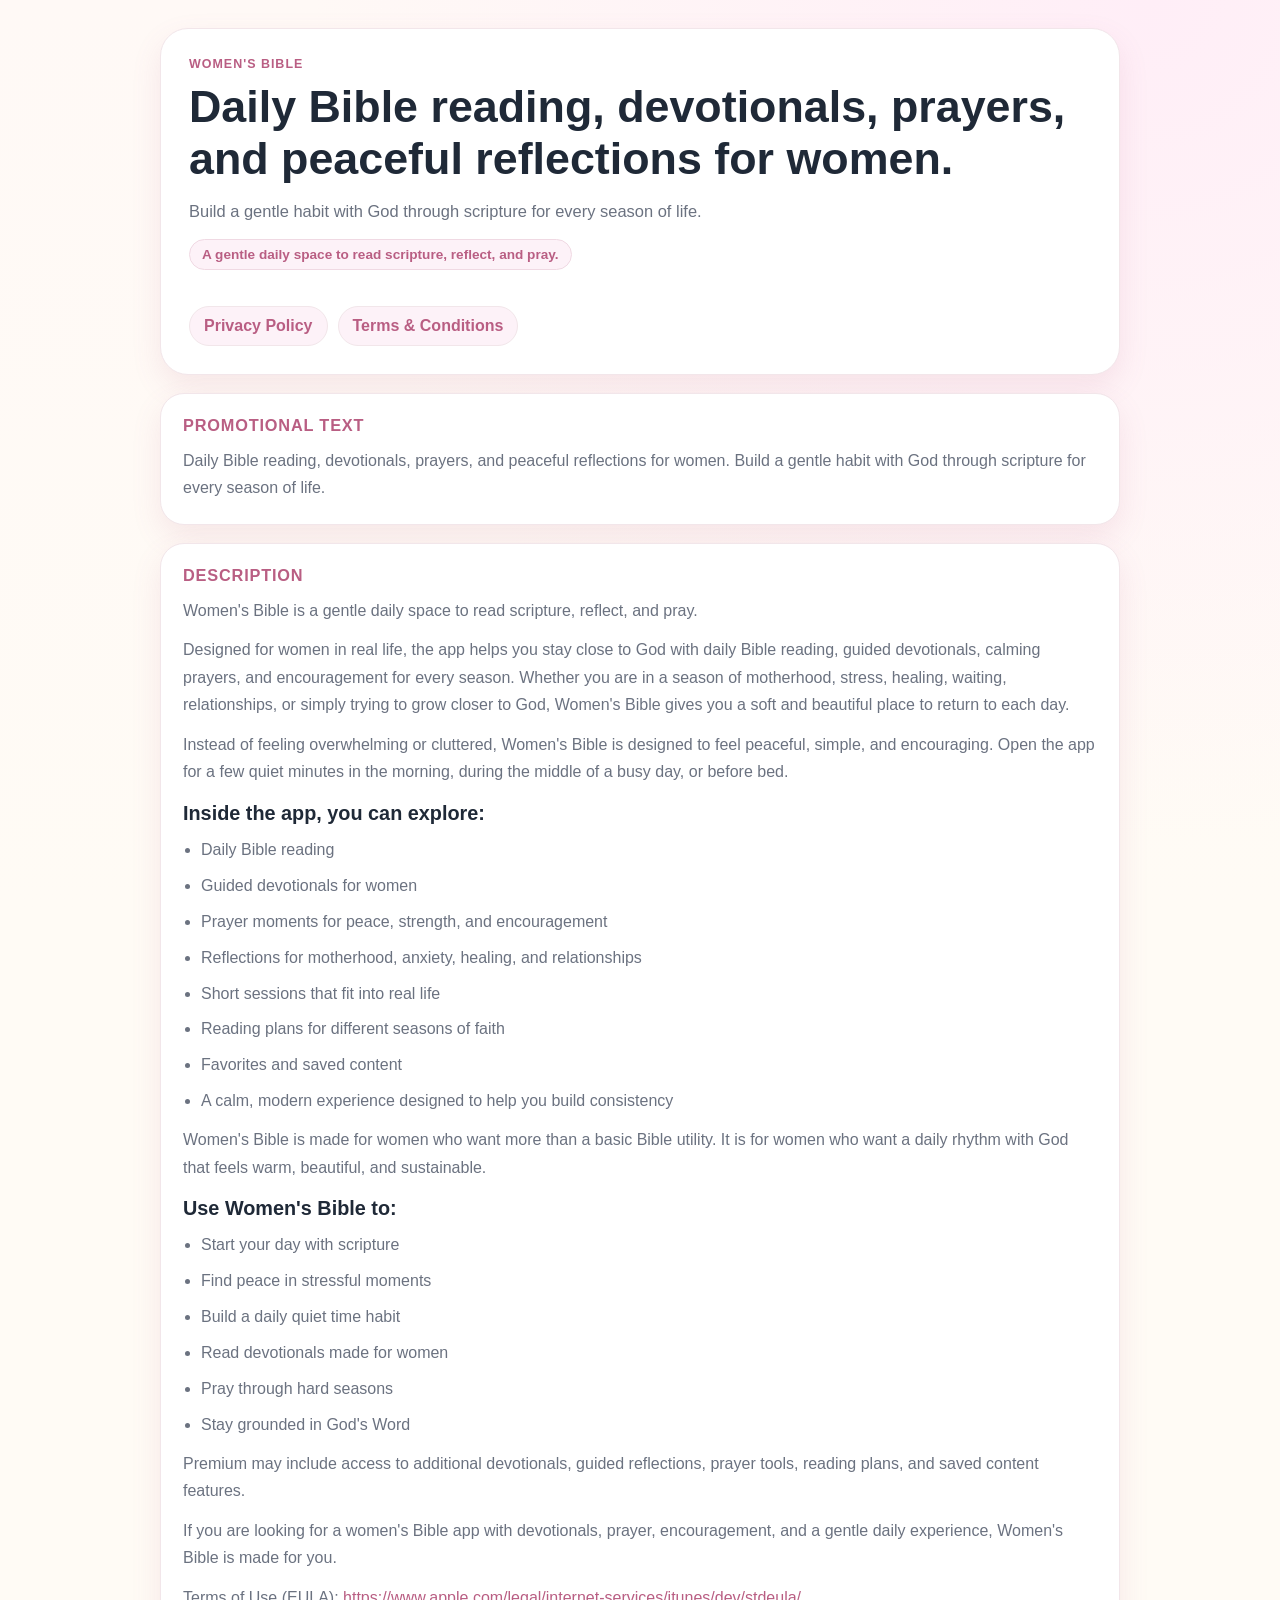
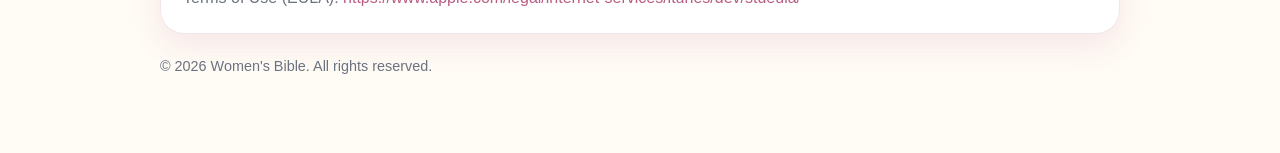
==== index.html @ cb611c91 "Initial Women's Bible website" ====
<!doctype html>
<html lang="en">
  <head>
    <meta charset="UTF-8" />
    <meta name="viewport" content="width=device-width, initial-scale=1.0" />
    <title>Women's Bible | Devotionals, Prayer, and Daily Scripture</title>
    <meta
      name="description"
      content="Daily Bible reading, devotionals, prayers, and peaceful reflections for women."
    />
    <link rel="stylesheet" href="/styles.css" />
  </head>
  <body>
    <main class="container">
      <header class="hero">
        <p class="eyebrow">Women's Bible</p>
        <h1>Daily Bible reading, devotionals, prayers, and peaceful reflections for women.</h1>
        <p class="lead">
          Build a gentle habit with God through scripture for every season of life.
        </p>
        <p class="kicker">A gentle daily space to read scripture, reflect, and pray.</p>
        <nav class="nav-links" aria-label="Legal navigation">
          <a href="/privacy">Privacy Policy</a>
          <a href="/terms">Terms &amp; Conditions</a>
        </nav>
      </header>

      <section class="section">
        <h2>Promotional Text</h2>
        <p>
          Daily Bible reading, devotionals, prayers, and peaceful reflections for women.
          Build a gentle habit with God through scripture for every season of life.
        </p>
      </section>

      <section class="section">
        <h2>Description</h2>
        <p>Women's Bible is a gentle daily space to read scripture, reflect, and pray.</p>
        <p>
          Designed for women in real life, the app helps you stay close to God with
          daily Bible reading, guided devotionals, calming prayers, and encouragement
          for every season. Whether you are in a season of motherhood, stress, healing,
          waiting, relationships, or simply trying to grow closer to God, Women's Bible
          gives you a soft and beautiful place to return to each day.
        </p>
        <p>
          Instead of feeling overwhelming or cluttered, Women's Bible is designed to
          feel peaceful, simple, and encouraging. Open the app for a few quiet minutes
          in the morning, during the middle of a busy day, or before bed.
        </p>

        <h3>Inside the app, you can explore:</h3>
        <ul class="bullet-list">
          <li>Daily Bible reading</li>
          <li>Guided devotionals for women</li>
          <li>Prayer moments for peace, strength, and encouragement</li>
          <li>Reflections for motherhood, anxiety, healing, and relationships</li>
          <li>Short sessions that fit into real life</li>
          <li>Reading plans for different seasons of faith</li>
          <li>Favorites and saved content</li>
          <li>
            A calm, modern experience designed to help you build consistency
          </li>
        </ul>

        <p>
          Women's Bible is made for women who want more than a basic Bible utility. It
          is for women who want a daily rhythm with God that feels warm, beautiful, and
          sustainable.
        </p>

        <h3>Use Women's Bible to:</h3>
        <ul class="bullet-list">
          <li>Start your day with scripture</li>
          <li>Find peace in stressful moments</li>
          <li>Build a daily quiet time habit</li>
          <li>Read devotionals made for women</li>
          <li>Pray through hard seasons</li>
          <li>Stay grounded in God's Word</li>
        </ul>

        <p>
          Premium may include access to additional devotionals, guided reflections,
          prayer tools, reading plans, and saved content features.
        </p>
        <p>
          If you are looking for a women's Bible app with devotionals, prayer,
          encouragement, and a gentle daily experience, Women's Bible is made for you.
        </p>
        <p>
          Terms of Use (EULA):
          <a href="https://www.apple.com/legal/internet-services/itunes/dev/stdeula/" target="_blank" rel="noopener noreferrer">
            https://www.apple.com/legal/internet-services/itunes/dev/stdeula/
          </a>
        </p>
      </section>

      <footer class="footer">
        <p>&copy; 2026 Women's Bible. All rights reserved.</p>
      </footer>
    </main>
  </body>
</html>
---- styles.css ----
:root {
  --bg: #fffbf5;
  --bg-soft: #fff6fb;
  --surface: #ffffff;
  --surface-alt: #fdf7fa;
  --text: #1f2937;
  --muted: #6b7280;
  --border: #f2e6ea;
  --primary: #e8a0bf;
  --primary-strong: #b95e83;
  --primary-soft: #fdf2f8;
  --shadow: 0 12px 30px rgba(185, 94, 131, 0.12);
}

* {
  box-sizing: border-box;
}

html,
body {
  margin: 0;
  padding: 0;
  color: var(--text);
  font-family:
    "Avenir Next",
    "SF Pro Text",
    -apple-system,
    BlinkMacSystemFont,
    "Segoe UI",
    sans-serif;
  background:
    radial-gradient(circle at 90% 0%, #ffeef7 0, transparent 40%),
    linear-gradient(180deg, #fff9f6 0%, var(--bg) 52%);
}

a {
  color: var(--primary-strong);
  text-decoration: none;
}

a:hover {
  text-decoration: underline;
}

.container {
  width: min(960px, 92vw);
  margin: 0 auto;
  padding: 28px 0 64px;
}

.hero {
  background: var(--surface);
  border: 1px solid var(--border);
  border-radius: 28px;
  padding: 28px;
  box-shadow: var(--shadow);
}

.eyebrow {
  margin: 0 0 10px;
  font-size: 0.78rem;
  color: var(--primary-strong);
  text-transform: uppercase;
  letter-spacing: 0.08em;
  font-weight: 700;
}

h1 {
  margin: 0;
  font-size: clamp(1.9rem, 4.2vw, 2.8rem);
  line-height: 1.15;
}

.lead {
  margin: 14px 0 0;
  font-size: 1.03rem;
  line-height: 1.65;
  color: var(--muted);
}

.nav-links {
  margin-top: 22px;
  display: flex;
  flex-wrap: wrap;
  gap: 10px;
}

.nav-links a {
  border: 1px solid var(--border);
  border-radius: 999px;
  padding: 10px 14px;
  background: var(--primary-soft);
  font-weight: 600;
}

.section {
  margin-top: 18px;
  background: var(--surface);
  border: 1px solid var(--border);
  border-radius: 24px;
  padding: 22px;
  box-shadow: var(--shadow);
}

.section h2 {
  margin: 0;
  font-size: 1.02rem;
  text-transform: uppercase;
  letter-spacing: 0.05em;
  color: var(--primary-strong);
}

.section h3 {
  margin: 16px 0 8px;
  font-size: 1.24rem;
}

.section p {
  margin: 12px 0 0;
  color: var(--muted);
  line-height: 1.72;
}

.bullet-list {
  margin: 12px 0 0;
  padding-left: 18px;
  color: var(--muted);
}

.bullet-list li {
  margin: 10px 0;
  line-height: 1.62;
}

.kicker {
  margin-top: 14px;
  display: inline-block;
  border: 1px solid #f0d9e3;
  border-radius: 999px;
  padding: 7px 12px;
  background: var(--primary-soft);
  color: var(--primary-strong);
  font-size: 0.85rem;
  font-weight: 600;
}

.legal {
  background: var(--surface);
  border: 1px solid var(--border);
  border-radius: 28px;
  padding: 28px;
  box-shadow: var(--shadow);
}

.legal h2 {
  margin: 22px 0 8px;
  font-size: 1.1rem;
}

.legal p {
  margin: 0;
  color: var(--muted);
  line-height: 1.65;
}

.legal-nav {
  margin-top: 28px;
  padding-top: 18px;
  border-top: 1px solid var(--border);
  display: flex;
  flex-wrap: wrap;
  gap: 14px;
}

.footer {
  margin-top: 24px;
  color: var(--muted);
  font-size: 0.9rem;
}

@media (max-width: 640px) {
  .container {
    padding: 16px 0 36px;
  }

  .hero,
  .section,
  .legal {
    border-radius: 20px;
    padding: 20px;
  }
}
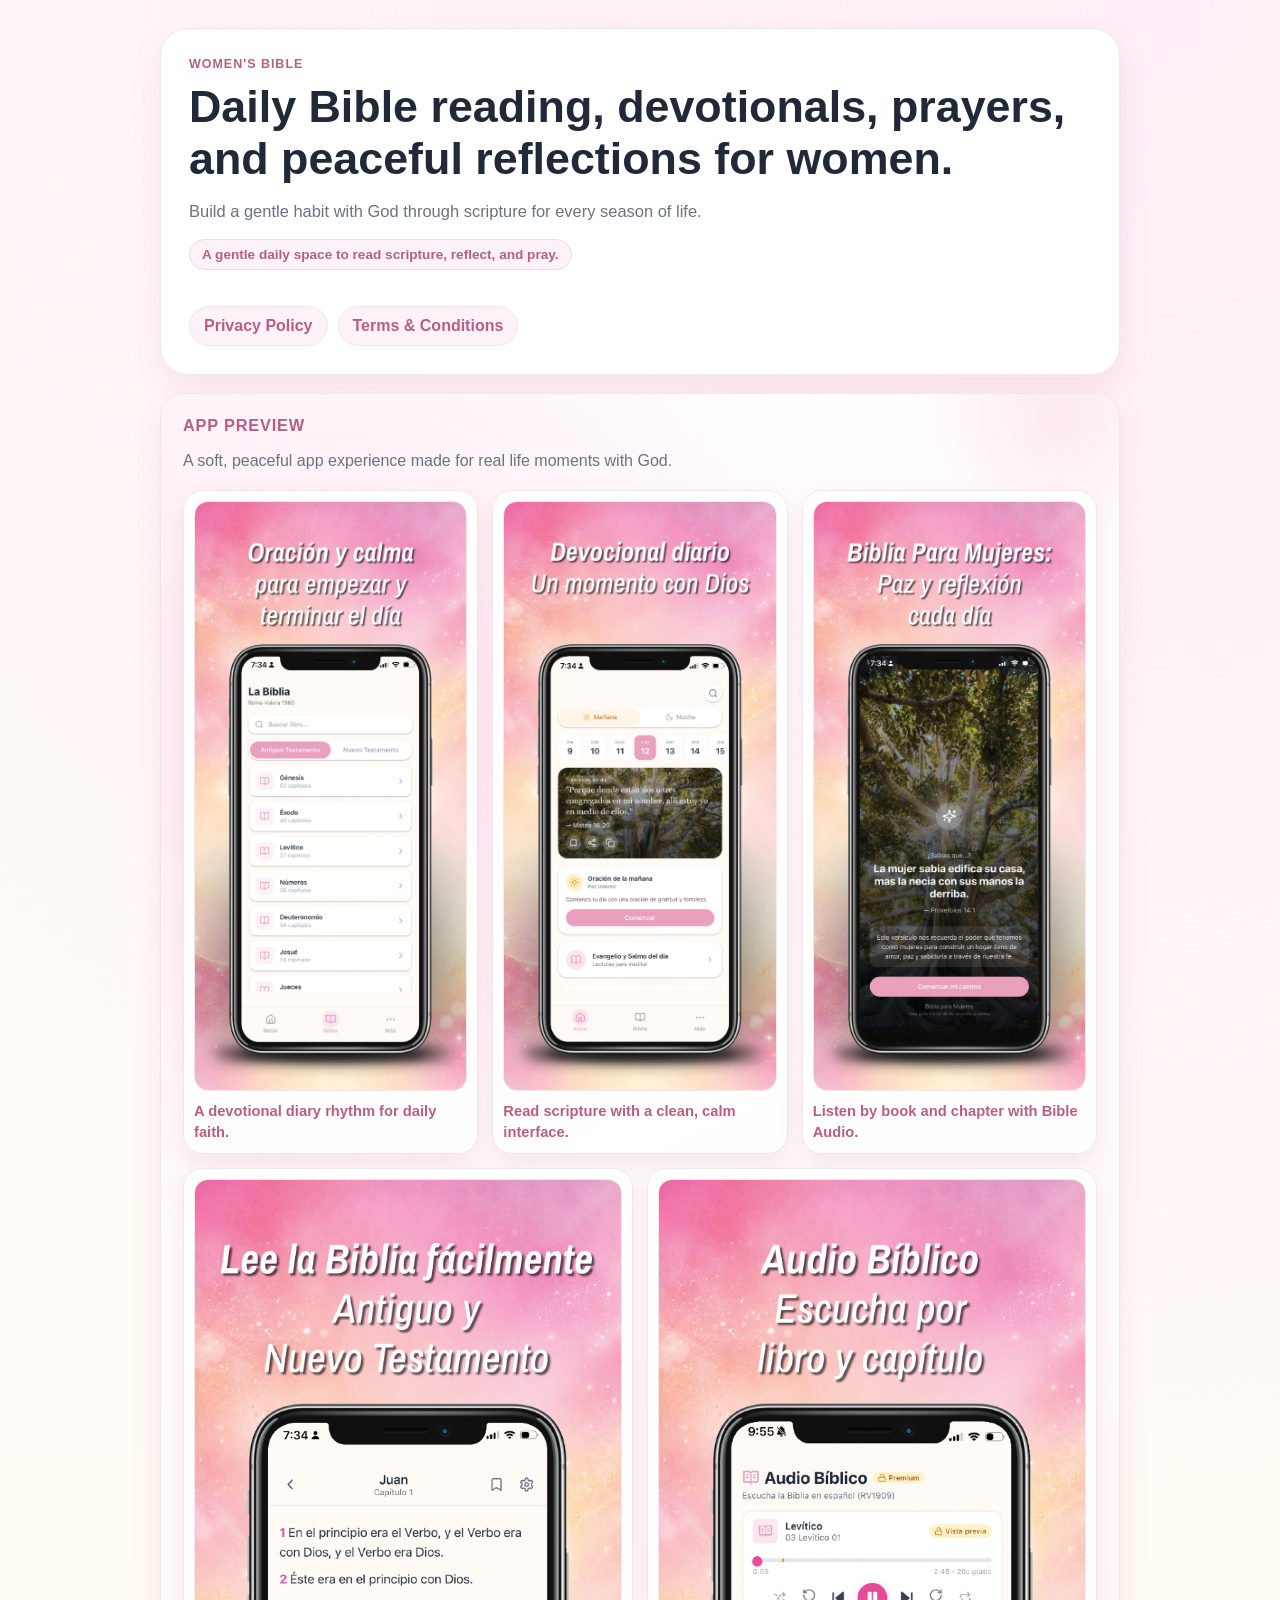
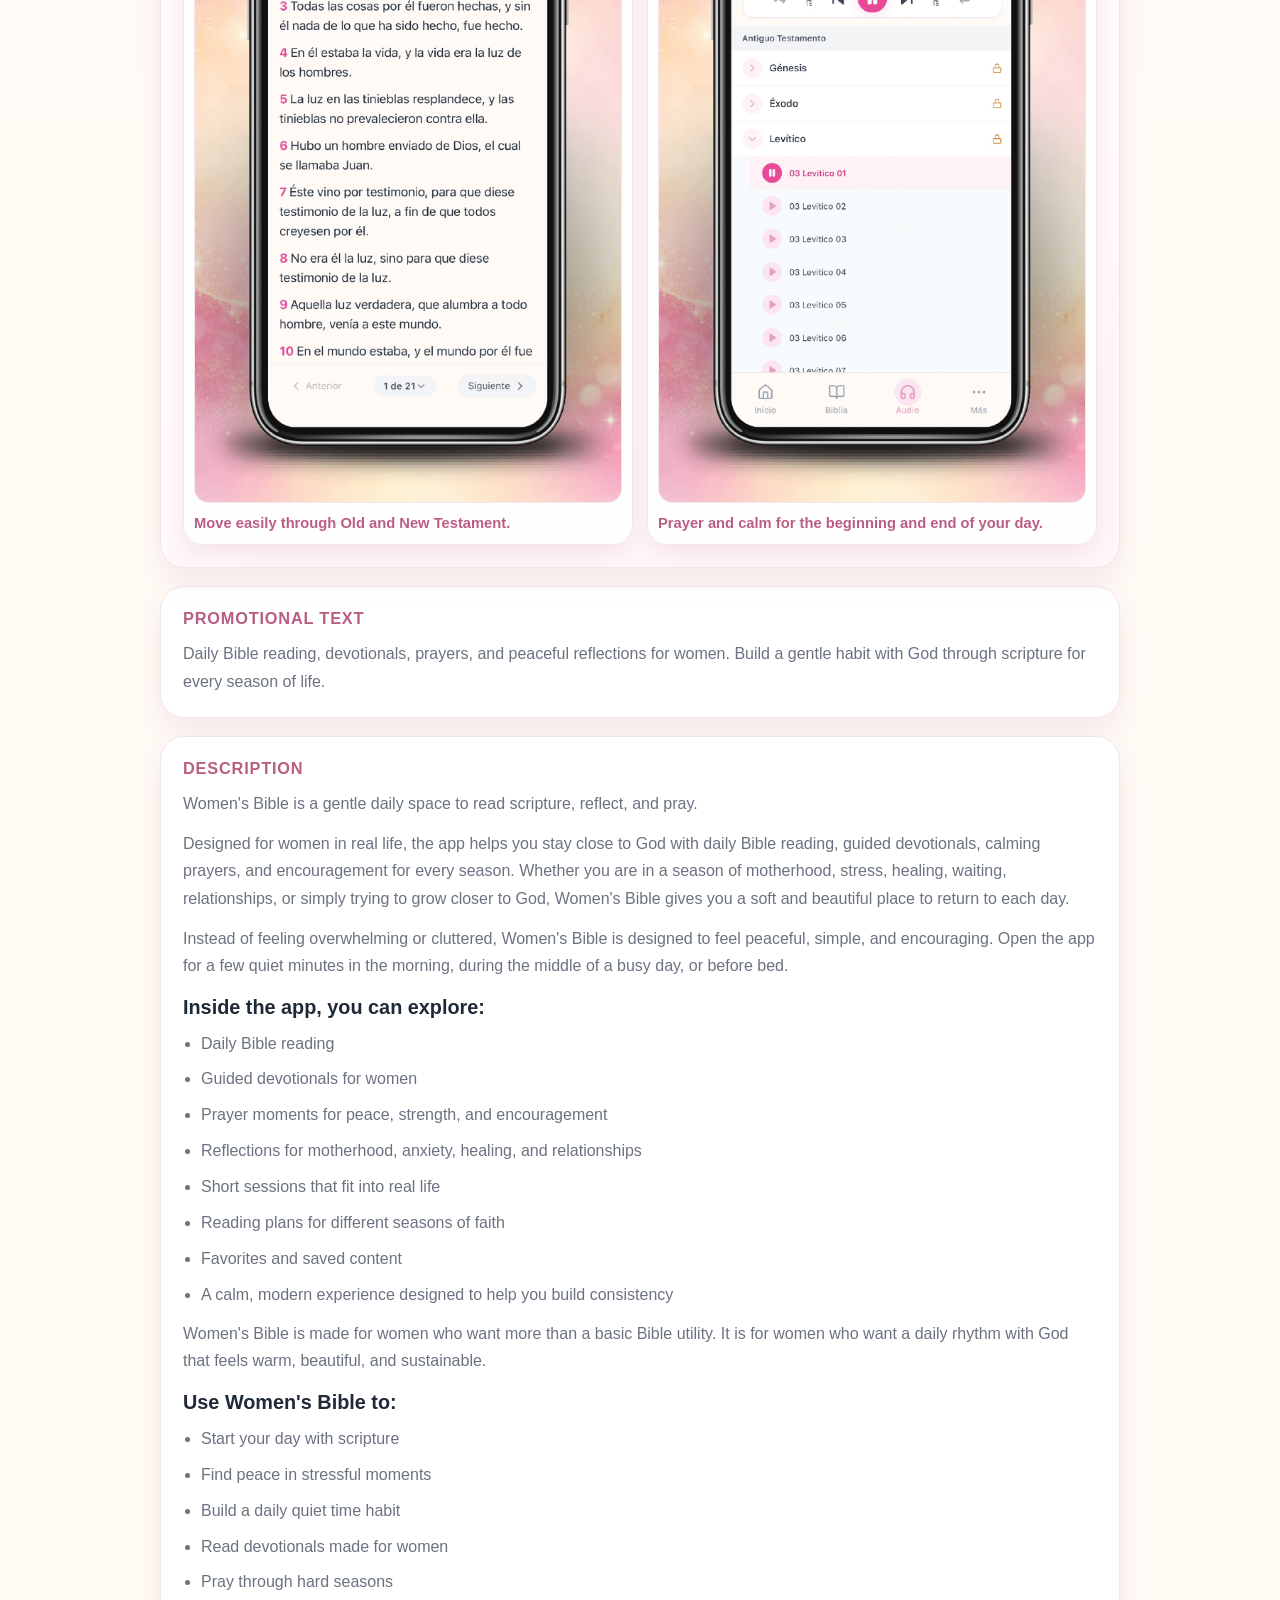
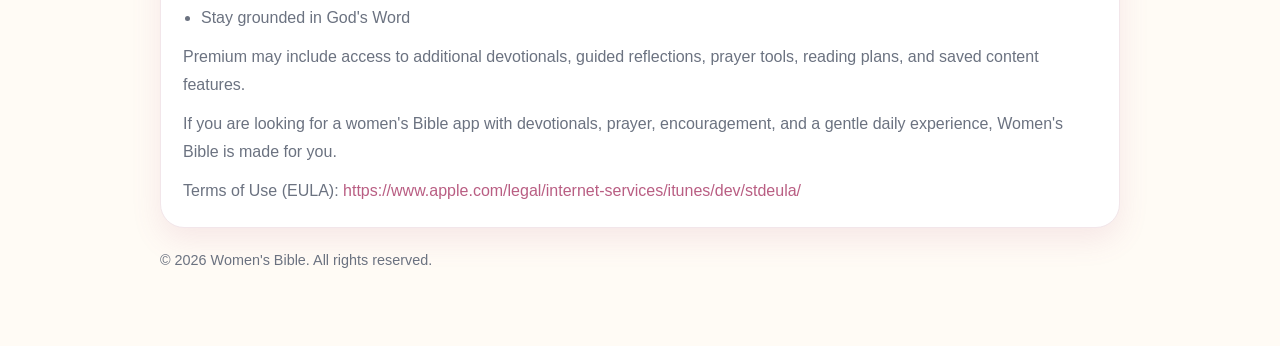
==== commit 334924fb: "Add app art gallery to homepage" ====
--- a/index.html
+++ b/index.html
@@ -24,6 +24,59 @@
           <a href="/terms">Terms &amp; Conditions</a>
         </nav>
       </header>
+
+      <section class="section preview-section">
+        <h2>App Preview</h2>
+        <p>
+          A soft, peaceful app experience made for real life moments with God.
+        </p>
+        <div class="app-art-grid">
+          <figure class="app-art-card">
+            <img
+              src="/assets/previews/devotional.jpg"
+              alt="Women's Bible home and devotional diary screen"
+              loading="lazy"
+            />
+            <figcaption>A devotional diary rhythm for daily faith.</figcaption>
+          </figure>
+
+          <figure class="app-art-card">
+            <img
+              src="/assets/previews/reader.jpg"
+              alt="Women's Bible scripture reader screen"
+              loading="lazy"
+            />
+            <figcaption>Read scripture with a clean, calm interface.</figcaption>
+          </figure>
+
+          <figure class="app-art-card">
+            <img
+              src="/assets/previews/audio.jpg"
+              alt="Women's Bible audio Bible screen"
+              loading="lazy"
+            />
+            <figcaption>Listen by book and chapter with Bible Audio.</figcaption>
+          </figure>
+
+          <figure class="app-art-card app-art-card-wide">
+            <img
+              src="/assets/previews/bible.jpg"
+              alt="Women's Bible Old Testament and New Testament browser screen"
+              loading="lazy"
+            />
+            <figcaption>Move easily through Old and New Testament.</figcaption>
+          </figure>
+
+          <figure class="app-art-card app-art-card-wide">
+            <img
+              src="/assets/previews/onboarding.jpg"
+              alt="Women's Bible onboarding reflection screen"
+              loading="lazy"
+            />
+            <figcaption>Prayer and calm for the beginning and end of your day.</figcaption>
+          </figure>
+        </div>
+      </section>
 
       <section class="section">
         <h2>Promotional Text</h2>
--- a/styles.css
+++ b/styles.css
@@ -121,6 +121,70 @@
   line-height: 1.72;
 }
 
+.preview-section {
+  position: relative;
+  overflow: hidden;
+  background:
+    radial-gradient(circle at 12% 18%, #ffe8f3 0%, transparent 32%),
+    linear-gradient(155deg, #fffdfd 0%, #fff7fb 100%);
+}
+
+.preview-section::before {
+  content: "";
+  position: absolute;
+  width: 280px;
+  height: 280px;
+  border-radius: 999px;
+  background: radial-gradient(circle, rgba(232, 160, 191, 0.2) 0%, rgba(232, 160, 191, 0) 65%);
+  top: -120px;
+  right: -80px;
+}
+
+.app-art-grid {
+  margin-top: 16px;
+  display: grid;
+  grid-template-columns: repeat(12, minmax(0, 1fr));
+  gap: 14px;
+  position: relative;
+  z-index: 1;
+}
+
+.app-art-card {
+  margin: 0;
+  grid-column: span 4;
+  background: rgba(255, 255, 255, 0.9);
+  border: 1px solid var(--border);
+  border-radius: 20px;
+  padding: 10px;
+  box-shadow: 0 10px 22px rgba(185, 94, 131, 0.12);
+  transition: transform 0.18s ease, box-shadow 0.18s ease;
+}
+
+.app-art-card:hover {
+  transform: translateY(-2px);
+  box-shadow: 0 14px 26px rgba(185, 94, 131, 0.18);
+}
+
+.app-art-card img {
+  width: 100%;
+  height: auto;
+  display: block;
+  border-radius: 14px;
+  border: 1px solid #f4e7ec;
+}
+
+.app-art-card figcaption {
+  margin-top: 10px;
+  color: var(--primary-strong);
+  font-size: 0.92rem;
+  line-height: 1.45;
+  font-weight: 600;
+}
+
+.app-art-card-wide {
+  grid-column: span 6;
+}
+
 .bullet-list {
   margin: 12px 0 0;
   padding-left: 18px;
@@ -189,4 +253,13 @@
     border-radius: 20px;
     padding: 20px;
   }
-}
+
+  .app-art-grid {
+    grid-template-columns: 1fr;
+  }
+
+  .app-art-card,
+  .app-art-card-wide {
+    grid-column: span 1;
+  }
+}
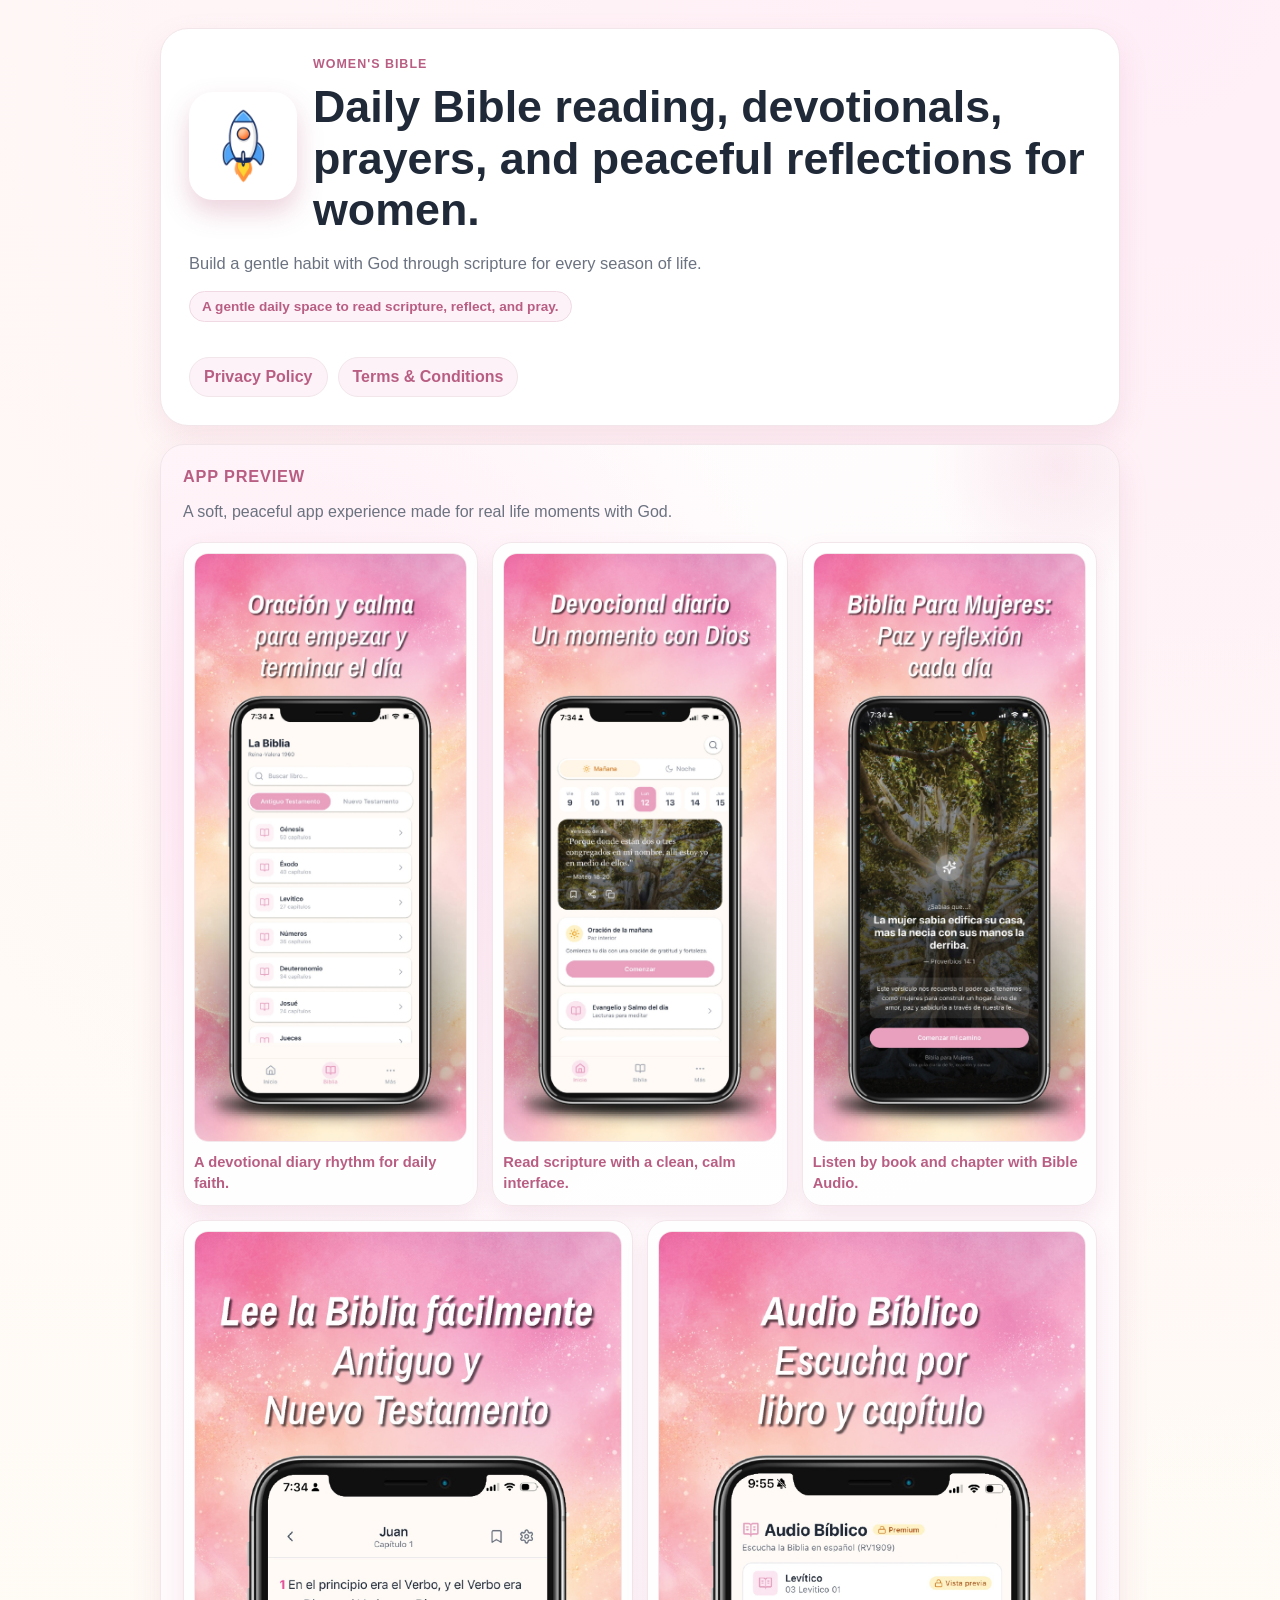
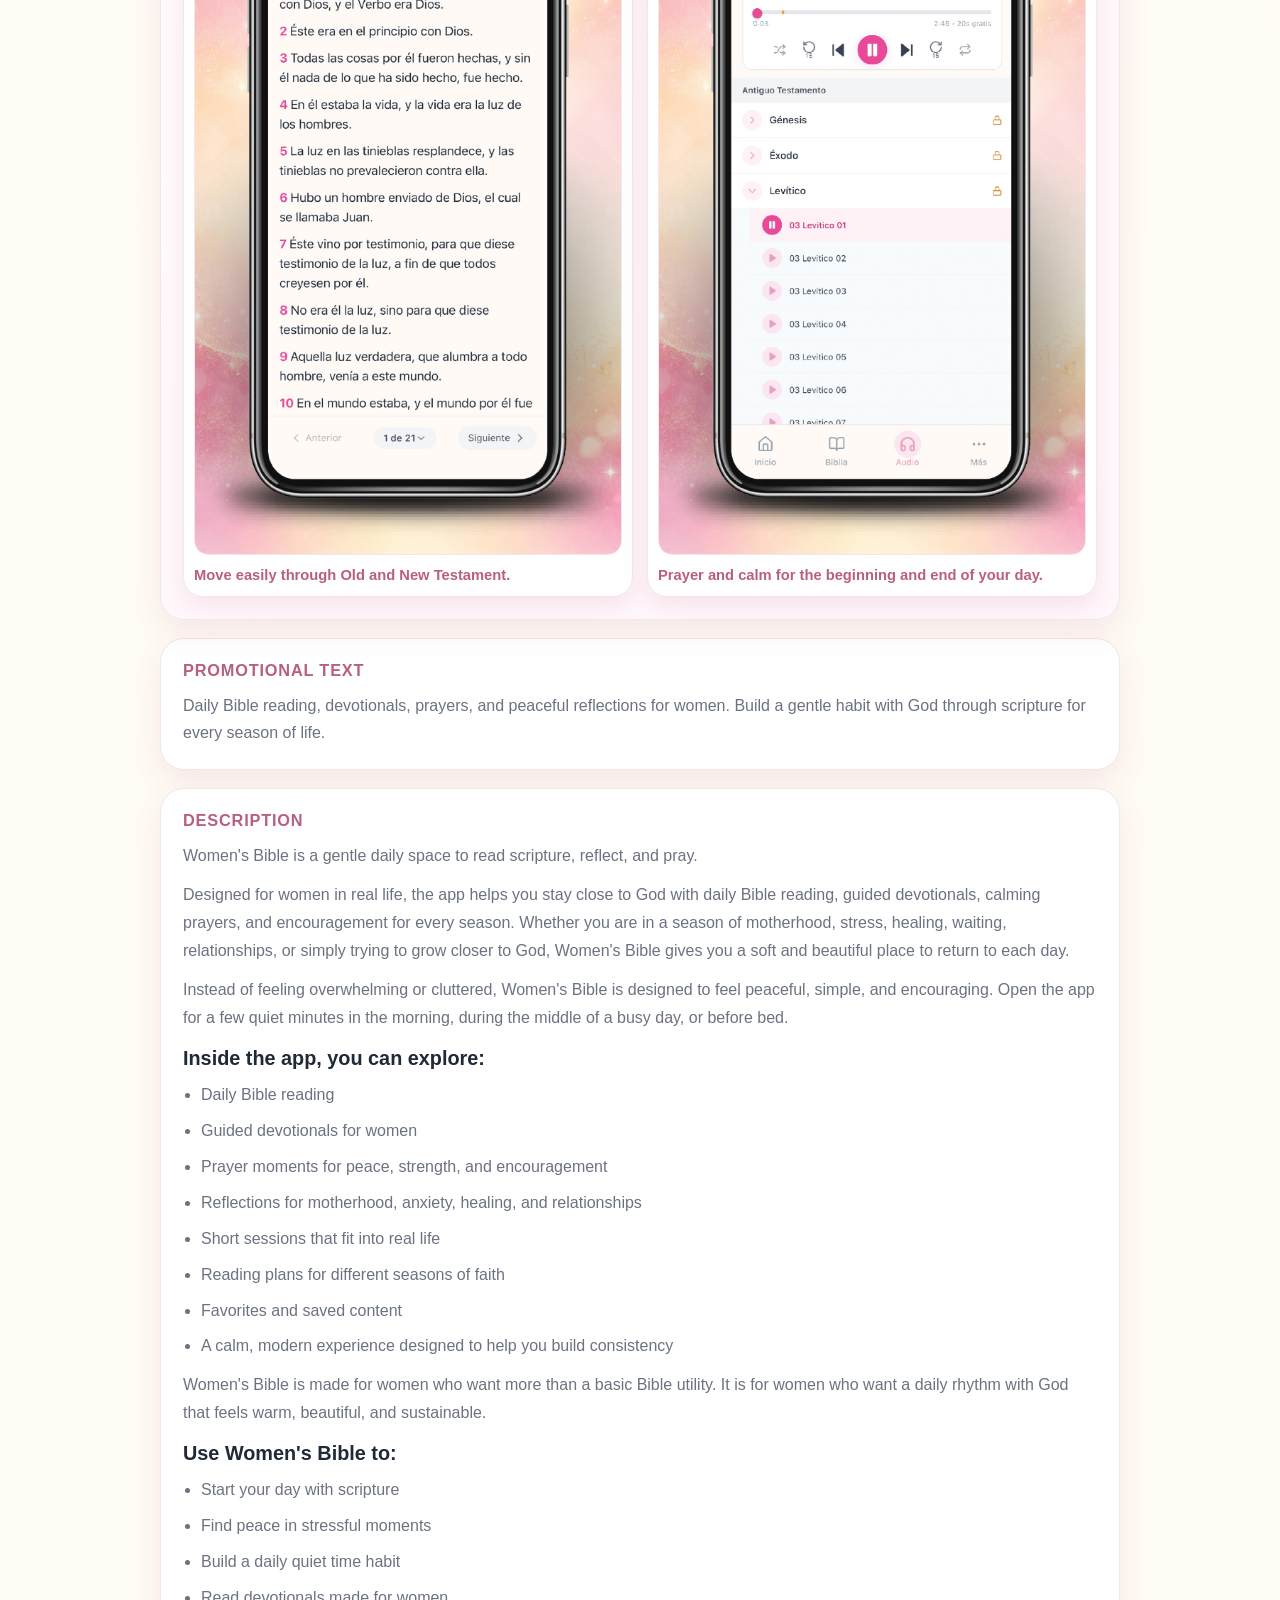
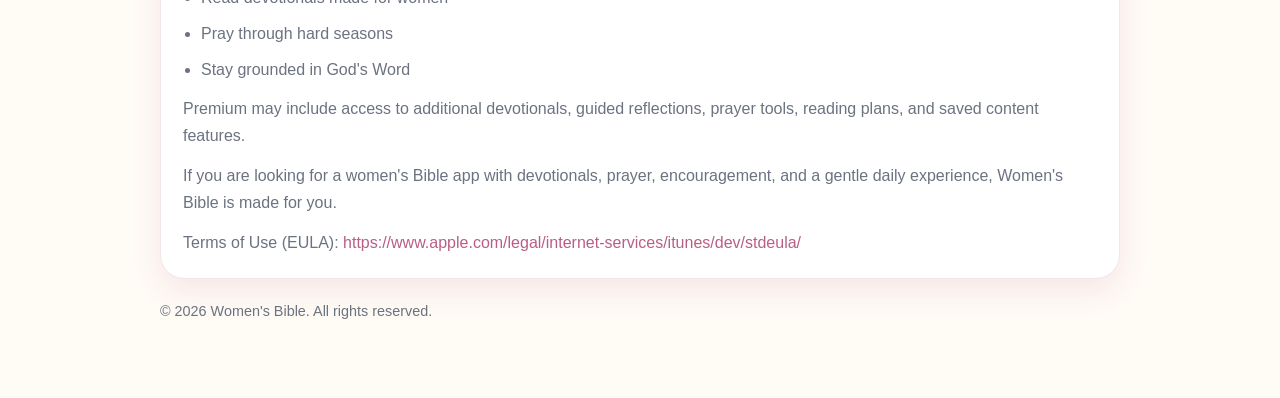
==== commit 5460c426: "Add app icon to hero header title" ====
--- a/index.html
+++ b/index.html
@@ -13,8 +13,19 @@
   <body>
     <main class="container">
       <header class="hero">
-        <p class="eyebrow">Women's Bible</p>
-        <h1>Daily Bible reading, devotionals, prayers, and peaceful reflections for women.</h1>
+        <div class="hero-title-row">
+          <img
+            class="hero-app-icon"
+            src="/assets/brand/womens-bible-icon.png"
+            alt="Women's Bible app icon"
+            width="512"
+            height="512"
+          />
+          <div class="hero-title-copy">
+            <p class="eyebrow">Women's Bible</p>
+            <h1>Daily Bible reading, devotionals, prayers, and peaceful reflections for women.</h1>
+          </div>
+        </div>
         <p class="lead">
           Build a gentle habit with God through scripture for every season of life.
         </p>
--- a/styles.css
+++ b/styles.css
@@ -56,6 +56,25 @@
   box-shadow: var(--shadow);
 }
 
+.hero-title-row {
+  display: grid;
+  grid-template-columns: auto 1fr;
+  gap: 16px;
+  align-items: center;
+}
+
+.hero-app-icon {
+  width: clamp(72px, 10vw, 108px);
+  height: auto;
+  display: block;
+  border-radius: 22%;
+  box-shadow: 0 12px 26px rgba(185, 94, 131, 0.28);
+}
+
+.hero-title-copy {
+  min-width: 0;
+}
+
 .eyebrow {
   margin: 0 0 10px;
   font-size: 0.78rem;
@@ -254,6 +273,15 @@
     padding: 20px;
   }
 
+  .hero-title-row {
+    gap: 12px;
+    align-items: start;
+  }
+
+  .hero-app-icon {
+    width: 64px;
+  }
+
   .app-art-grid {
     grid-template-columns: 1fr;
   }
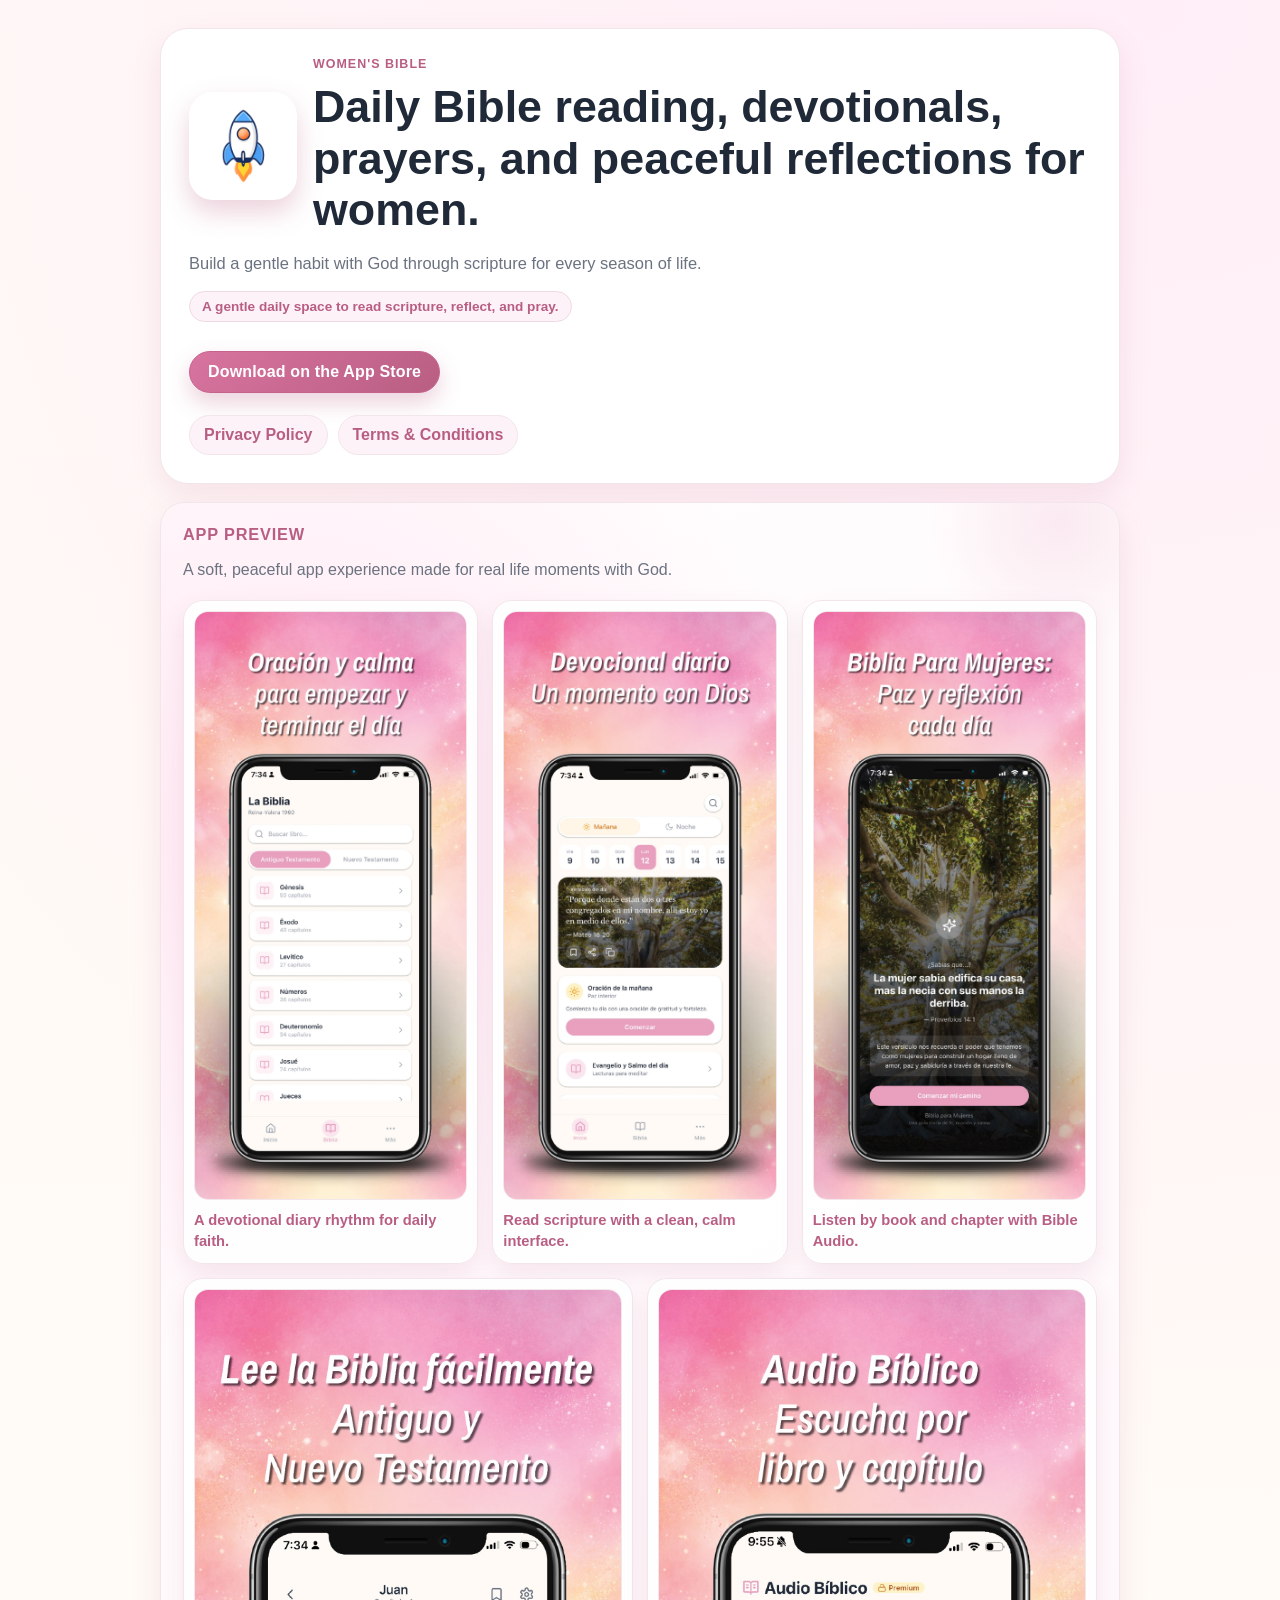
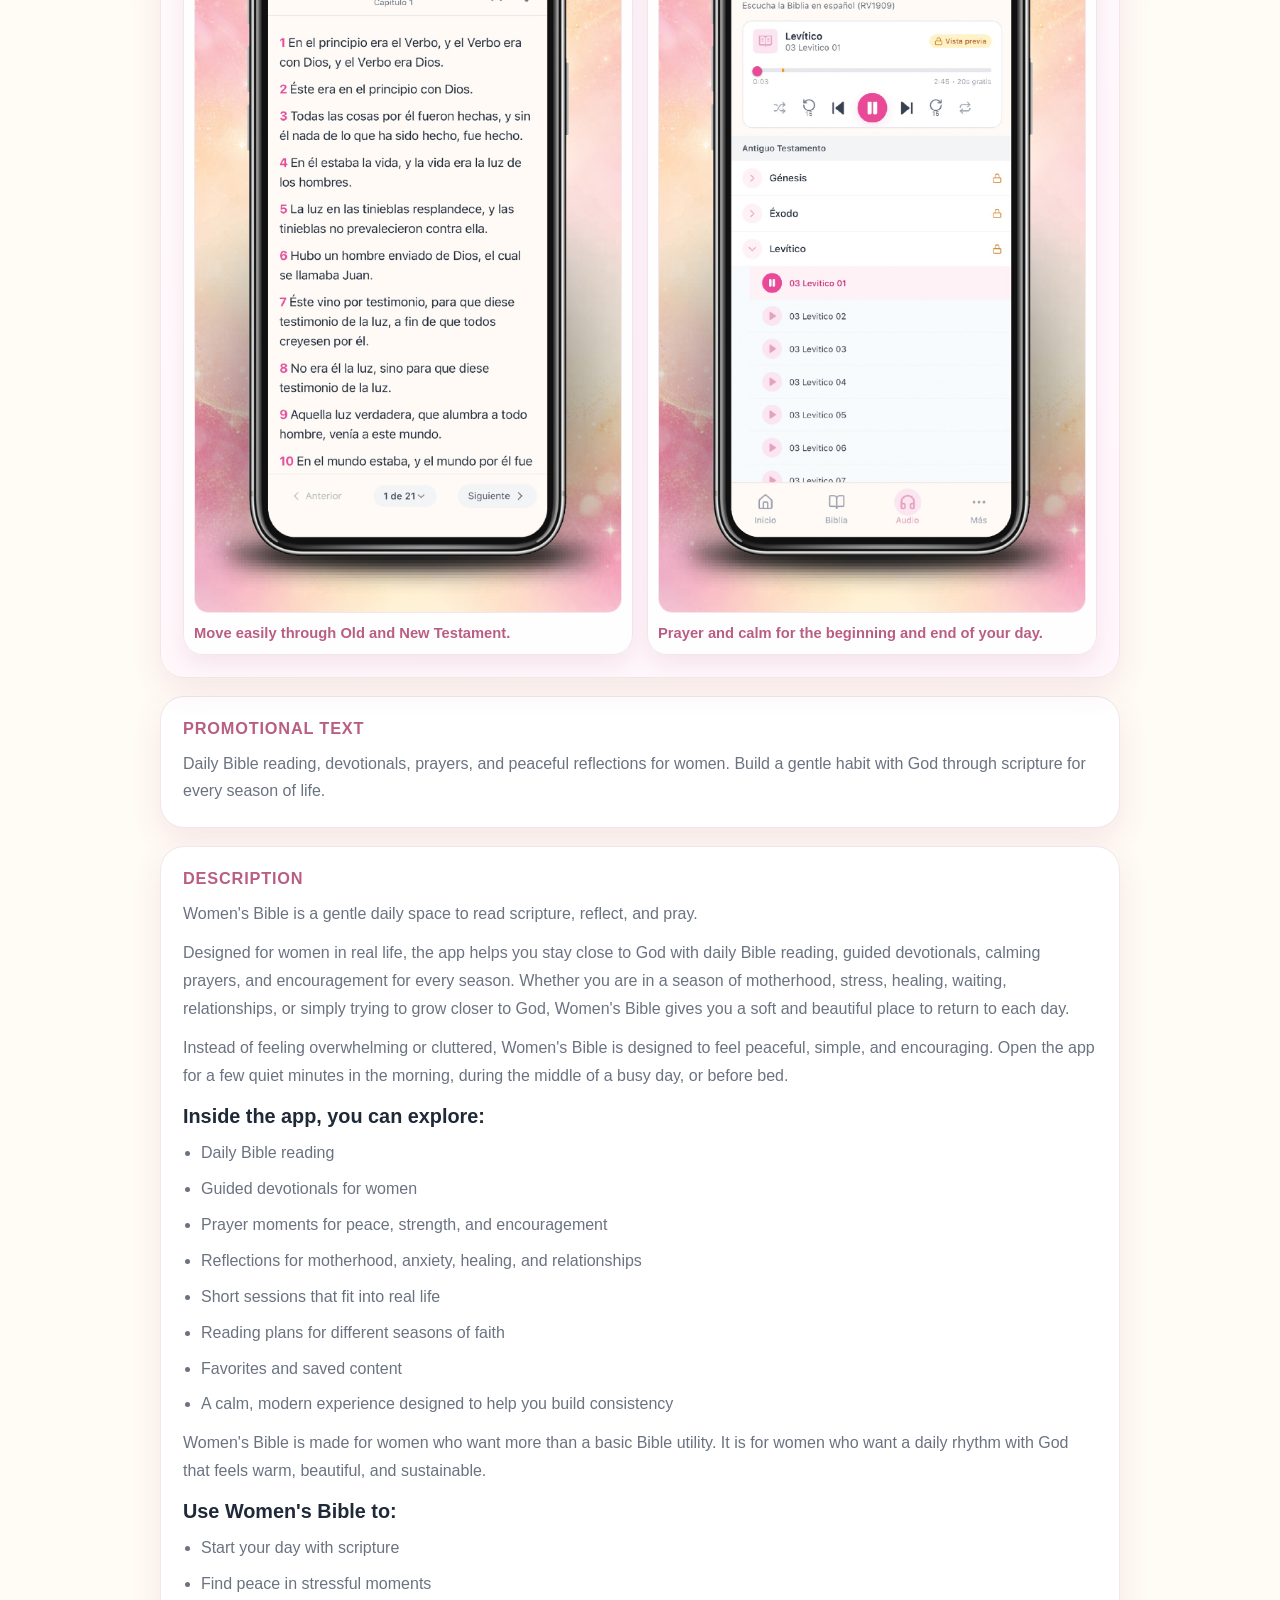
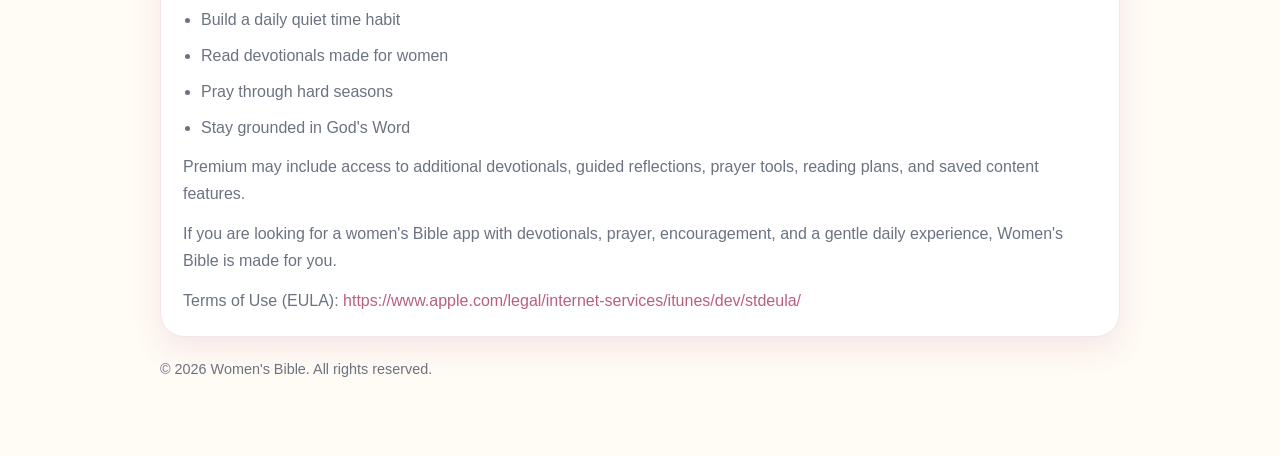
==== commit 3d67ee53: "Update branding icon, App Store CTA, and app-ads.txt" ====
--- a/index.html
+++ b/index.html
@@ -8,6 +8,8 @@
       name="description"
       content="Daily Bible reading, devotionals, prayers, and peaceful reflections for women."
     />
+    <link rel="icon" type="image/png" href="/favicon.png" />
+    <link rel="apple-touch-icon" href="/favicon.png" />
     <link rel="stylesheet" href="/styles.css" />
   </head>
   <body>
@@ -30,6 +32,17 @@
           Build a gentle habit with God through scripture for every season of life.
         </p>
         <p class="kicker">A gentle daily space to read scripture, reflect, and pray.</p>
+        <div class="hero-actions">
+          <a
+            class="app-store-button"
+            href="https://apps.apple.com/us/app/womens-bible/id6760236611"
+            target="_blank"
+            rel="noopener noreferrer"
+            aria-label="Download Women's Bible on the App Store"
+          >
+            Download on the App Store
+          </a>
+        </div>
         <nav class="nav-links" aria-label="Legal navigation">
           <a href="/privacy">Privacy Policy</a>
           <a href="/terms">Terms &amp; Conditions</a>
--- a/styles.css
+++ b/styles.css
@@ -97,6 +97,31 @@
   color: var(--muted);
 }
 
+.hero-actions {
+  margin-top: 16px;
+}
+
+.app-store-button {
+  display: inline-flex;
+  align-items: center;
+  justify-content: center;
+  border-radius: 999px;
+  border: 1px solid #c7628d;
+  background: linear-gradient(135deg, #d8749f 0%, #b95e83 100%);
+  color: #fff;
+  font-weight: 700;
+  padding: 11px 18px;
+  letter-spacing: 0.01em;
+  box-shadow: 0 10px 22px rgba(185, 94, 131, 0.28);
+  transition: transform 0.16s ease, box-shadow 0.16s ease;
+}
+
+.app-store-button:hover {
+  text-decoration: none;
+  transform: translateY(-1px);
+  box-shadow: 0 14px 24px rgba(185, 94, 131, 0.3);
+}
+
 .nav-links {
   margin-top: 22px;
   display: flex;
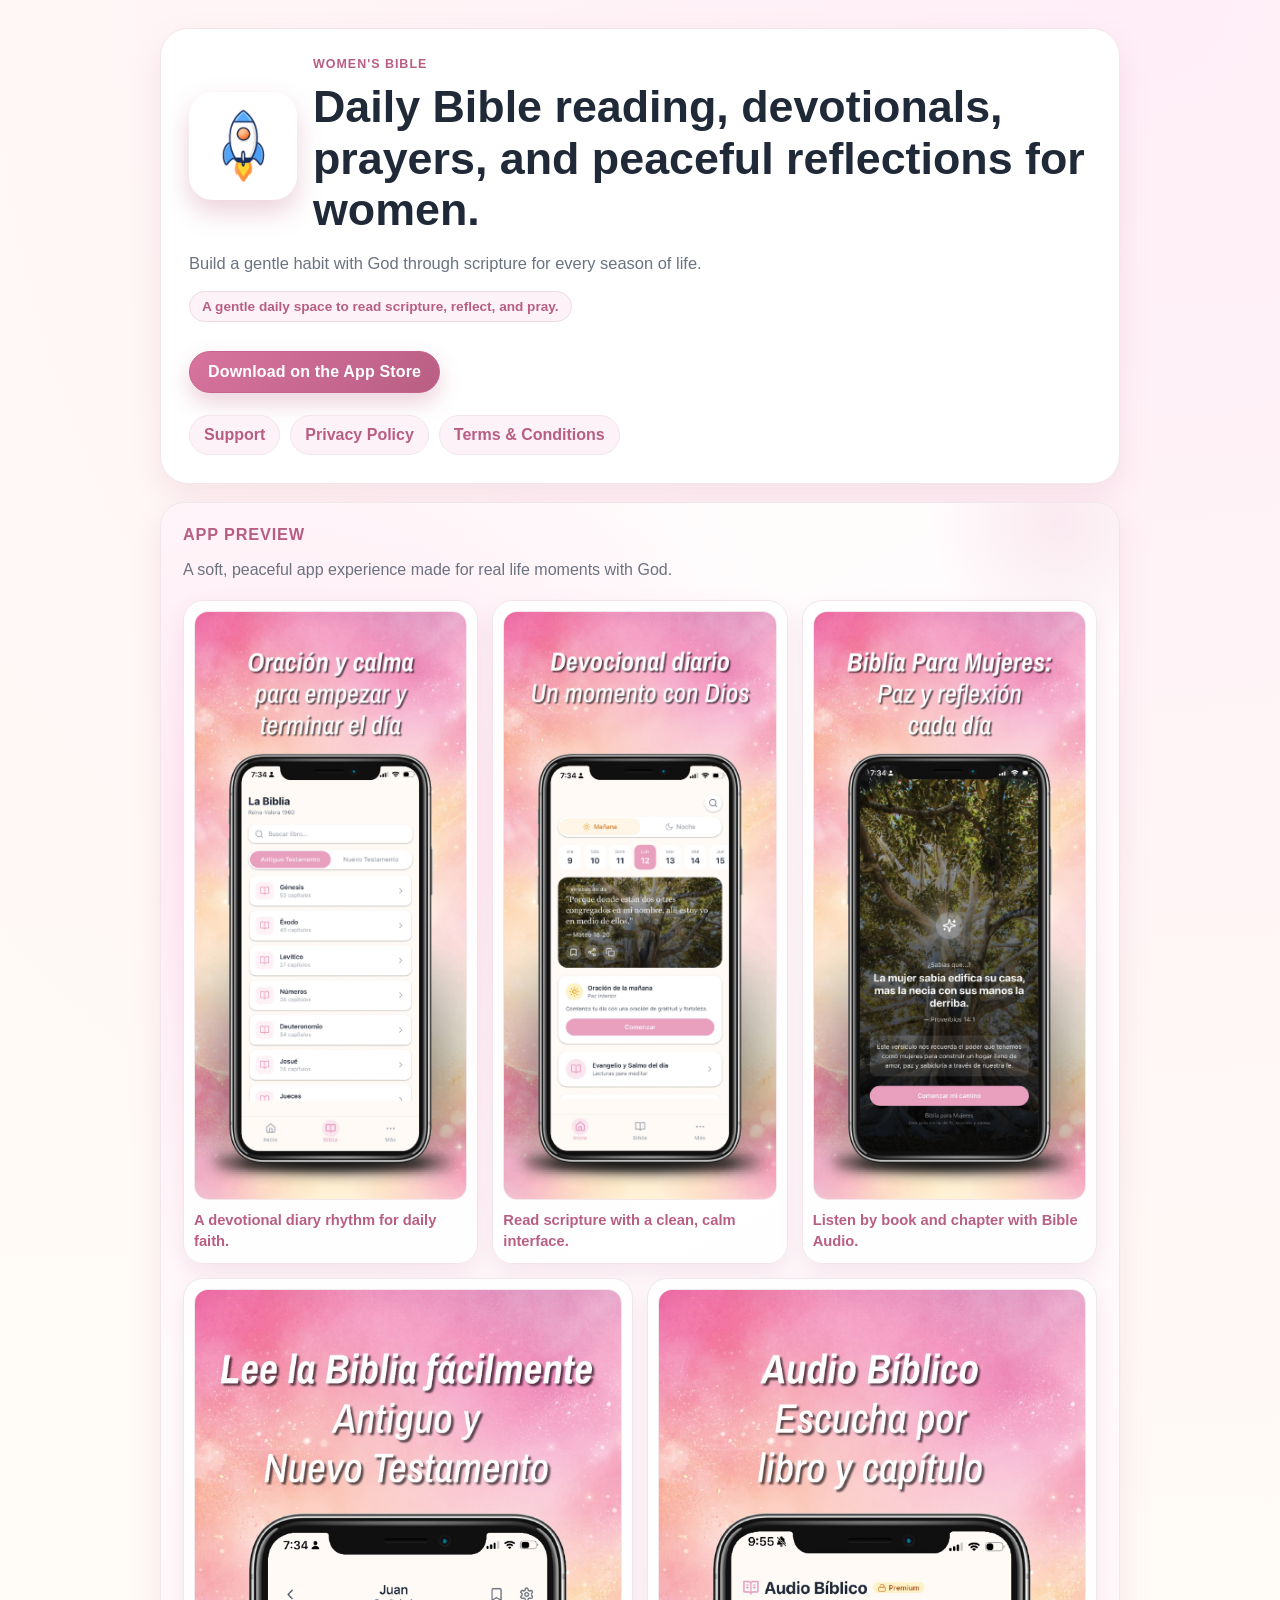
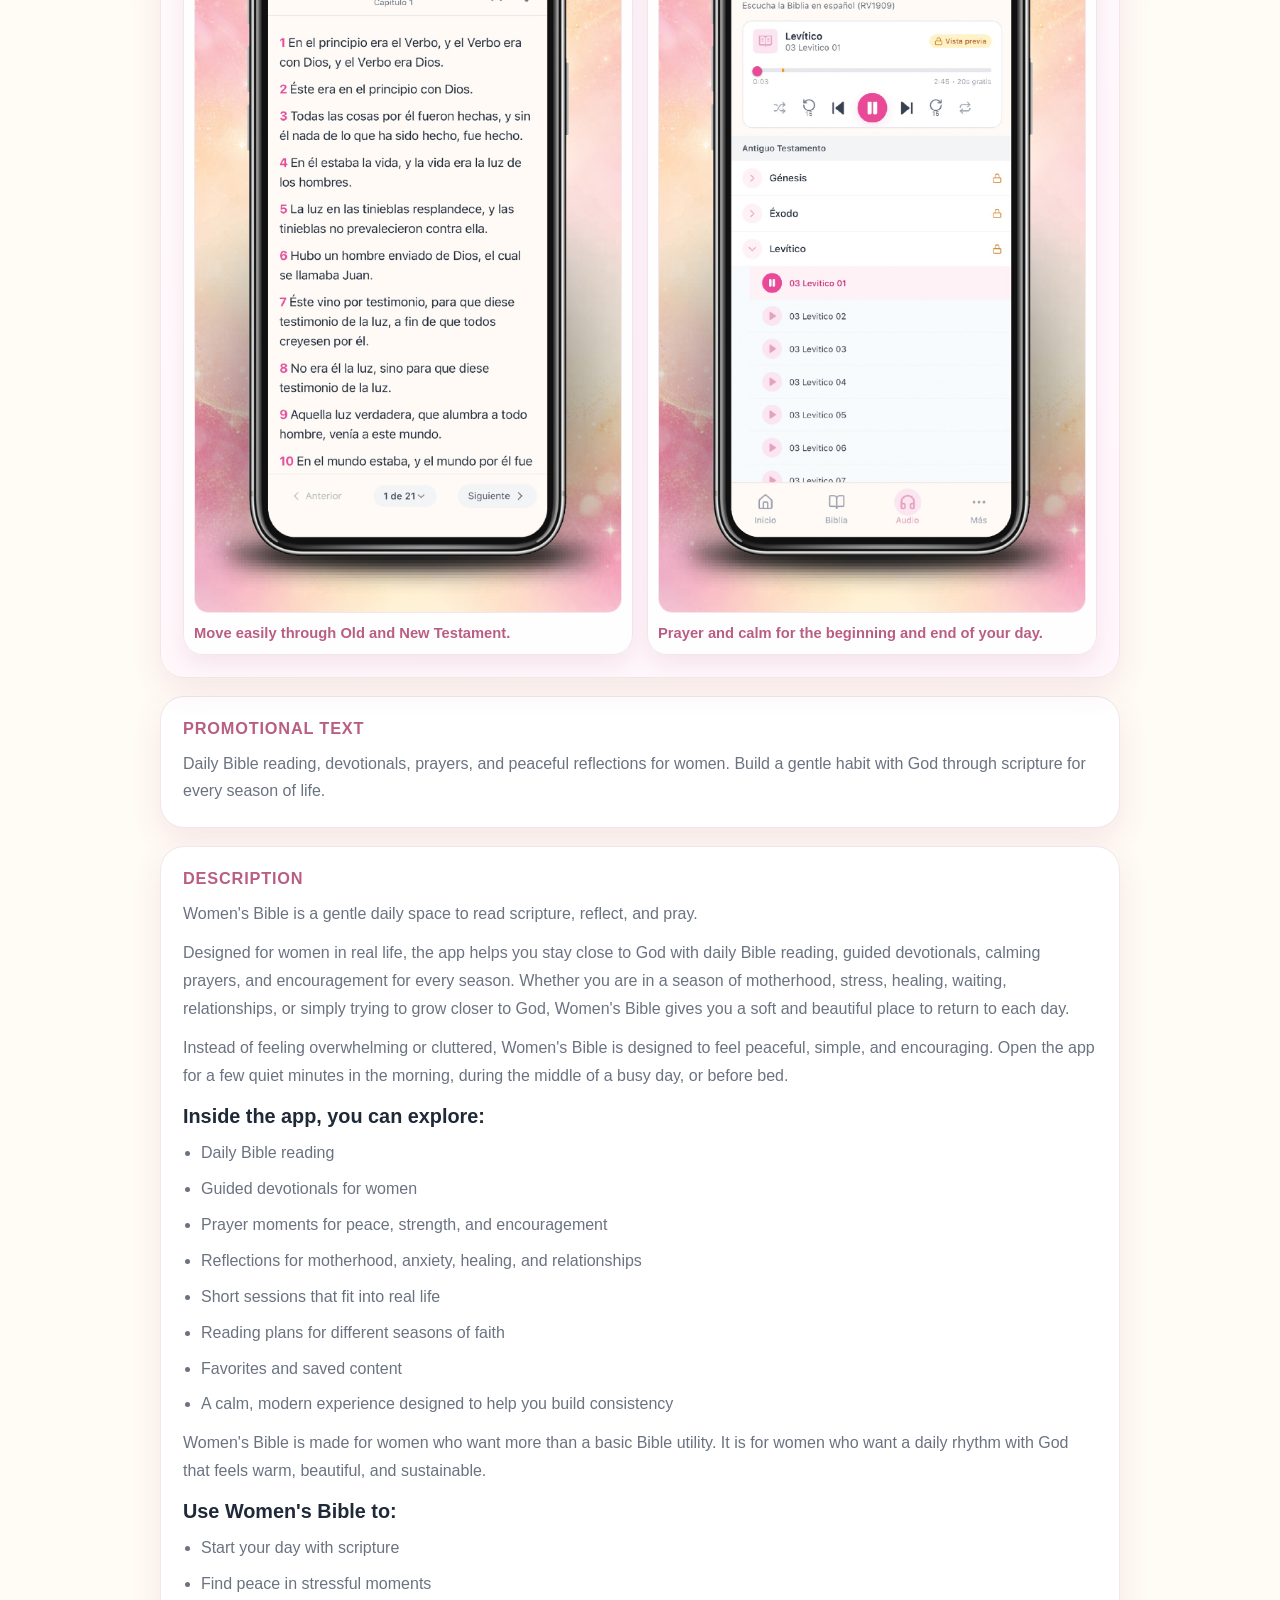
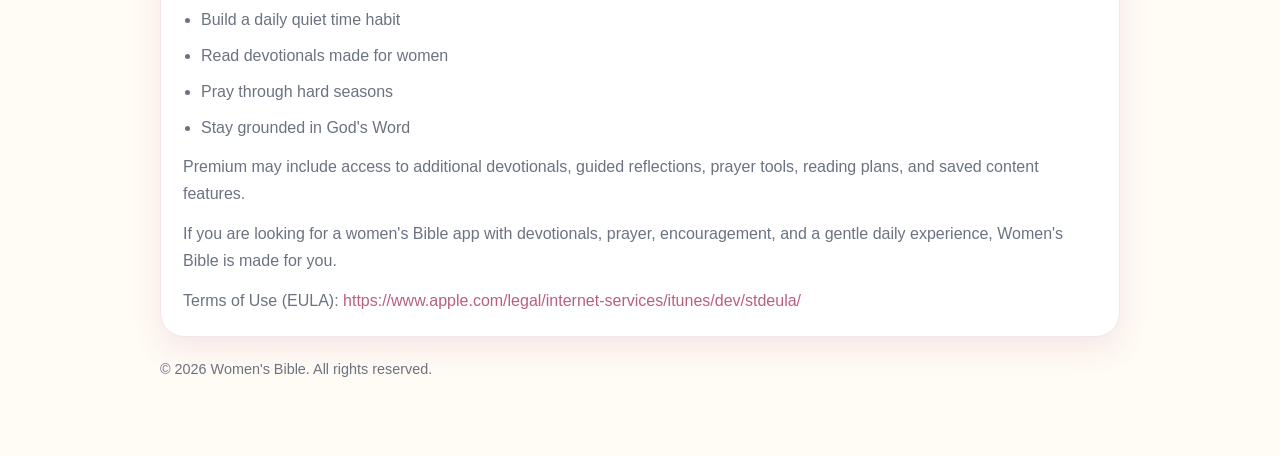
==== commit b07922c5: "Add support page and site-wide support links" ====
--- a/index.html
+++ b/index.html
@@ -44,6 +44,7 @@
           </a>
         </div>
         <nav class="nav-links" aria-label="Legal navigation">
+          <a href="/support">Support</a>
           <a href="/privacy">Privacy Policy</a>
           <a href="/terms">Terms &amp; Conditions</a>
         </nav>
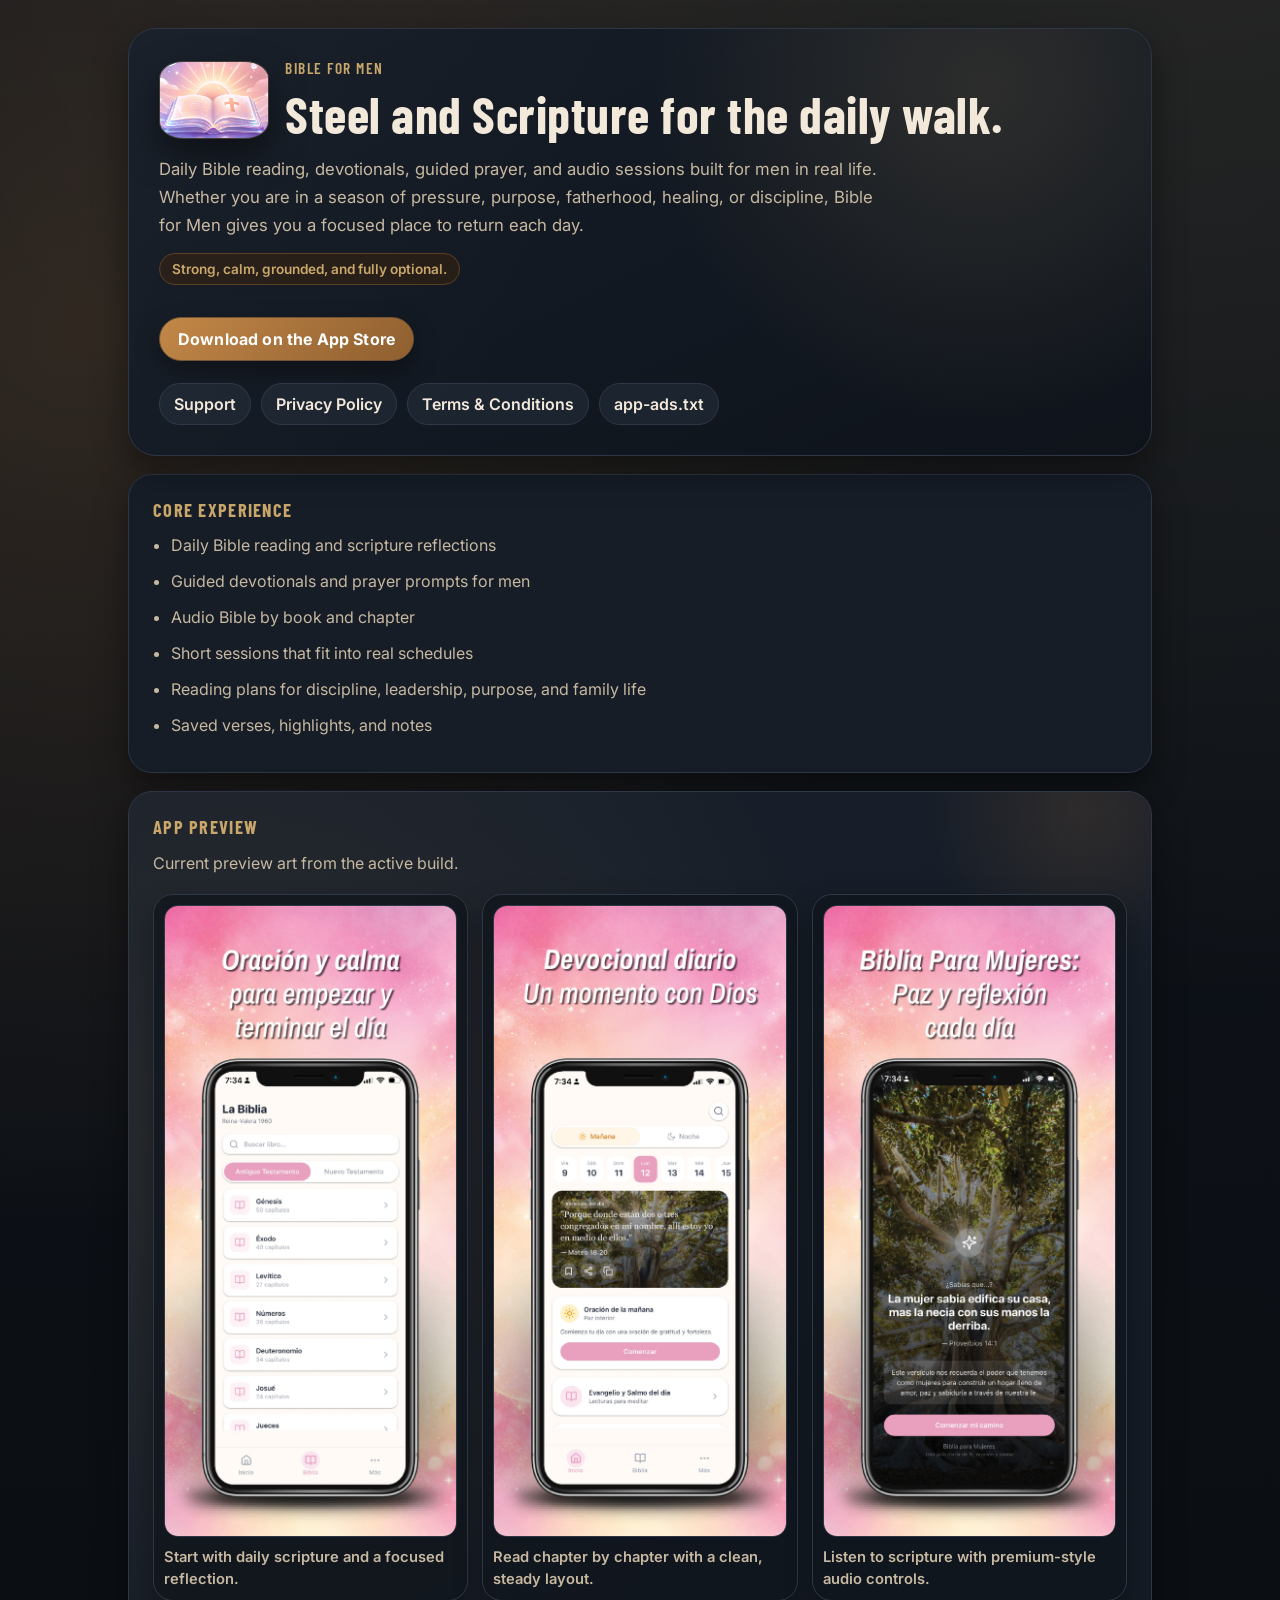
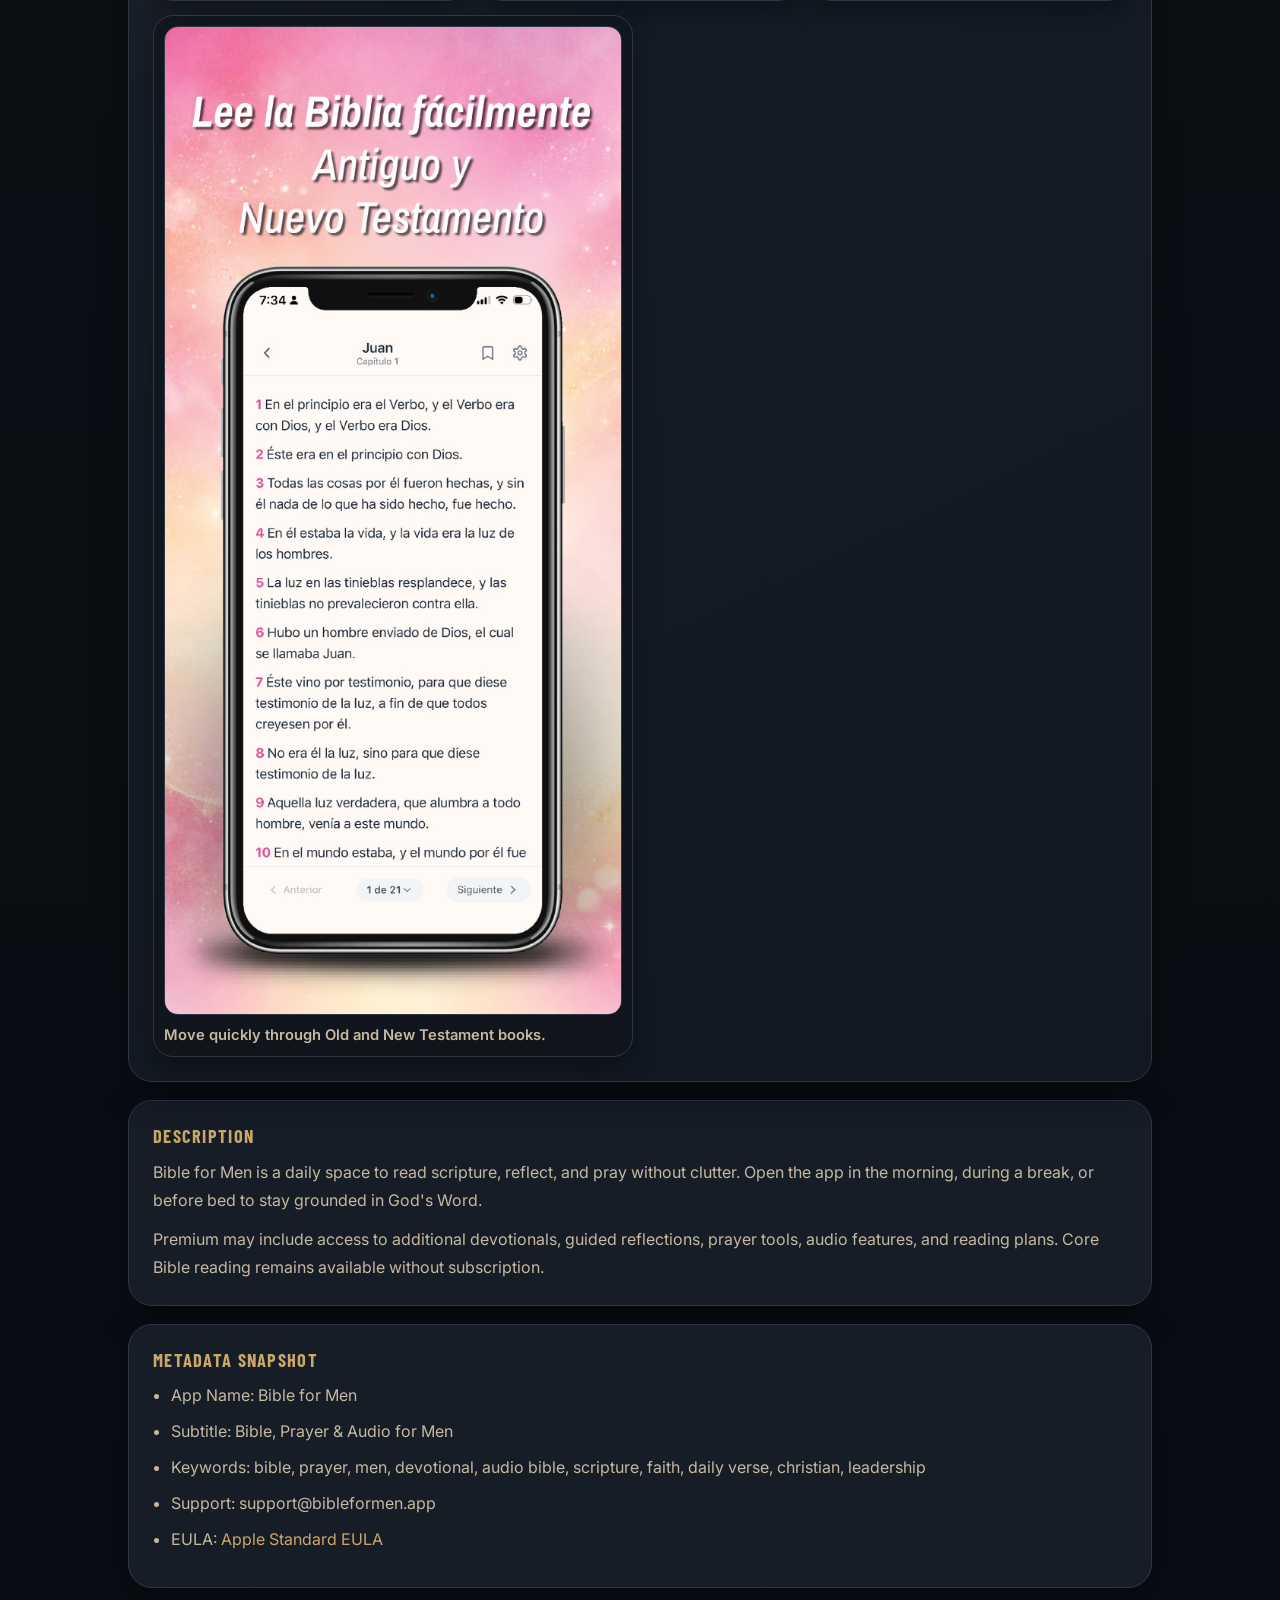
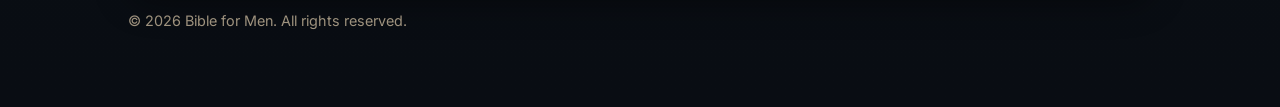
==== commit 0ed84201: "Rebrand website to Bible for Men and apply dark premium theme" ====
--- a/index.html
+++ b/index.html
@@ -3,11 +3,18 @@
   <head>
     <meta charset="UTF-8" />
     <meta name="viewport" content="width=device-width, initial-scale=1.0" />
-    <title>Women's Bible | Devotionals, Prayer, and Daily Scripture</title>
+    <title>Bible for Men | Bible, Prayer, Audio</title>
     <meta
       name="description"
-      content="Daily Bible reading, devotionals, prayers, and peaceful reflections for women."
+      content="Bible for Men is a grounded daily app for scripture, prayer, devotionals, and audio Bible. Build a steady rhythm with God in every season."
     />
+    <meta property="og:title" content="Bible for Men" />
+    <meta
+      property="og:description"
+      content="Steel and Scripture for the daily walk: Bible reading, prayer, devotionals, and audio for men."
+    />
+    <meta property="og:type" content="website" />
+    <meta property="og:image" content="/assets/brand/bible-for-men-icon.png" />
     <link rel="icon" type="image/png" href="/favicon.png" />
     <link rel="apple-touch-icon" href="/favicon.png" />
     <link rel="stylesheet" href="/styles.css" />
@@ -18,163 +25,123 @@
         <div class="hero-title-row">
           <img
             class="hero-app-icon"
-            src="/assets/brand/womens-bible-icon.png"
-            alt="Women's Bible app icon"
+            src="/assets/brand/bible-for-men-icon.png"
+            alt="Bible for Men app icon"
             width="512"
             height="512"
           />
           <div class="hero-title-copy">
-            <p class="eyebrow">Women's Bible</p>
-            <h1>Daily Bible reading, devotionals, prayers, and peaceful reflections for women.</h1>
+            <p class="eyebrow">Bible for Men</p>
+            <h1>Steel and Scripture for the daily walk.</h1>
           </div>
         </div>
         <p class="lead">
-          Build a gentle habit with God through scripture for every season of life.
+          Daily Bible reading, devotionals, guided prayer, and audio sessions built for men in real life.
+          Whether you are in a season of pressure, purpose, fatherhood, healing, or discipline,
+          Bible for Men gives you a focused place to return each day.
         </p>
-        <p class="kicker">A gentle daily space to read scripture, reflect, and pray.</p>
+        <p class="kicker">Strong, calm, grounded, and fully optional.</p>
+
         <div class="hero-actions">
           <a
             class="app-store-button"
-            href="https://apps.apple.com/us/app/womens-bible/id6760236611"
+            href="https://apps.apple.com/app/id6760236611"
             target="_blank"
             rel="noopener noreferrer"
-            aria-label="Download Women's Bible on the App Store"
+            aria-label="Download Bible for Men on the App Store"
           >
             Download on the App Store
           </a>
         </div>
-        <nav class="nav-links" aria-label="Legal navigation">
+
+        <nav class="nav-links" aria-label="Site navigation">
           <a href="/support">Support</a>
           <a href="/privacy">Privacy Policy</a>
           <a href="/terms">Terms &amp; Conditions</a>
+          <a href="/app-ads.txt">app-ads.txt</a>
         </nav>
       </header>
 
+      <section class="section">
+        <h2>Core Experience</h2>
+        <ul class="bullet-list">
+          <li>Daily Bible reading and scripture reflections</li>
+          <li>Guided devotionals and prayer prompts for men</li>
+          <li>Audio Bible by book and chapter</li>
+          <li>Short sessions that fit into real schedules</li>
+          <li>Reading plans for discipline, leadership, purpose, and family life</li>
+          <li>Saved verses, highlights, and notes</li>
+        </ul>
+      </section>
+
       <section class="section preview-section">
         <h2>App Preview</h2>
-        <p>
-          A soft, peaceful app experience made for real life moments with God.
-        </p>
+        <p>Current preview art from the active build.</p>
+
         <div class="app-art-grid">
           <figure class="app-art-card">
             <img
               src="/assets/previews/devotional.jpg"
-              alt="Women's Bible home and devotional diary screen"
+              alt="Bible for Men devotional home screen"
               loading="lazy"
             />
-            <figcaption>A devotional diary rhythm for daily faith.</figcaption>
+            <figcaption>Start with daily scripture and a focused reflection.</figcaption>
           </figure>
 
           <figure class="app-art-card">
             <img
               src="/assets/previews/reader.jpg"
-              alt="Women's Bible scripture reader screen"
+              alt="Bible for Men chapter reader"
               loading="lazy"
             />
-            <figcaption>Read scripture with a clean, calm interface.</figcaption>
+            <figcaption>Read chapter by chapter with a clean, steady layout.</figcaption>
           </figure>
 
           <figure class="app-art-card">
             <img
               src="/assets/previews/audio.jpg"
-              alt="Women's Bible audio Bible screen"
+              alt="Bible for Men audio bible player"
               loading="lazy"
             />
-            <figcaption>Listen by book and chapter with Bible Audio.</figcaption>
+            <figcaption>Listen to scripture with premium-style audio controls.</figcaption>
           </figure>
 
           <figure class="app-art-card app-art-card-wide">
             <img
               src="/assets/previews/bible.jpg"
-              alt="Women's Bible Old Testament and New Testament browser screen"
+              alt="Bible for Men Old and New Testament browser"
               loading="lazy"
             />
-            <figcaption>Move easily through Old and New Testament.</figcaption>
-          </figure>
-
-          <figure class="app-art-card app-art-card-wide">
-            <img
-              src="/assets/previews/onboarding.jpg"
-              alt="Women's Bible onboarding reflection screen"
-              loading="lazy"
-            />
-            <figcaption>Prayer and calm for the beginning and end of your day.</figcaption>
+            <figcaption>Move quickly through Old and New Testament books.</figcaption>
           </figure>
         </div>
       </section>
 
       <section class="section">
-        <h2>Promotional Text</h2>
+        <h2>Description</h2>
         <p>
-          Daily Bible reading, devotionals, prayers, and peaceful reflections for women.
-          Build a gentle habit with God through scripture for every season of life.
+          Bible for Men is a daily space to read scripture, reflect, and pray without clutter.
+          Open the app in the morning, during a break, or before bed to stay grounded in God&apos;s Word.
+        </p>
+        <p>
+          Premium may include access to additional devotionals, guided reflections, prayer tools,
+          audio features, and reading plans. Core Bible reading remains available without subscription.
         </p>
       </section>
 
       <section class="section">
-        <h2>Description</h2>
-        <p>Women's Bible is a gentle daily space to read scripture, reflect, and pray.</p>
-        <p>
-          Designed for women in real life, the app helps you stay close to God with
-          daily Bible reading, guided devotionals, calming prayers, and encouragement
-          for every season. Whether you are in a season of motherhood, stress, healing,
-          waiting, relationships, or simply trying to grow closer to God, Women's Bible
-          gives you a soft and beautiful place to return to each day.
-        </p>
-        <p>
-          Instead of feeling overwhelming or cluttered, Women's Bible is designed to
-          feel peaceful, simple, and encouraging. Open the app for a few quiet minutes
-          in the morning, during the middle of a busy day, or before bed.
-        </p>
-
-        <h3>Inside the app, you can explore:</h3>
+        <h2>Metadata Snapshot</h2>
         <ul class="bullet-list">
-          <li>Daily Bible reading</li>
-          <li>Guided devotionals for women</li>
-          <li>Prayer moments for peace, strength, and encouragement</li>
-          <li>Reflections for motherhood, anxiety, healing, and relationships</li>
-          <li>Short sessions that fit into real life</li>
-          <li>Reading plans for different seasons of faith</li>
-          <li>Favorites and saved content</li>
-          <li>
-            A calm, modern experience designed to help you build consistency
-          </li>
+          <li>App Name: Bible for Men</li>
+          <li>Subtitle: Bible, Prayer &amp; Audio for Men</li>
+          <li>Keywords: bible, prayer, men, devotional, audio bible, scripture, faith, daily verse, christian, leadership</li>
+          <li>Support: support@bibleformen.app</li>
+          <li>EULA: <a href="https://www.apple.com/legal/internet-services/itunes/dev/stdeula/" target="_blank" rel="noopener noreferrer">Apple Standard EULA</a></li>
         </ul>
-
-        <p>
-          Women's Bible is made for women who want more than a basic Bible utility. It
-          is for women who want a daily rhythm with God that feels warm, beautiful, and
-          sustainable.
-        </p>
-
-        <h3>Use Women's Bible to:</h3>
-        <ul class="bullet-list">
-          <li>Start your day with scripture</li>
-          <li>Find peace in stressful moments</li>
-          <li>Build a daily quiet time habit</li>
-          <li>Read devotionals made for women</li>
-          <li>Pray through hard seasons</li>
-          <li>Stay grounded in God's Word</li>
-        </ul>
-
-        <p>
-          Premium may include access to additional devotionals, guided reflections,
-          prayer tools, reading plans, and saved content features.
-        </p>
-        <p>
-          If you are looking for a women's Bible app with devotionals, prayer,
-          encouragement, and a gentle daily experience, Women's Bible is made for you.
-        </p>
-        <p>
-          Terms of Use (EULA):
-          <a href="https://www.apple.com/legal/internet-services/itunes/dev/stdeula/" target="_blank" rel="noopener noreferrer">
-            https://www.apple.com/legal/internet-services/itunes/dev/stdeula/
-          </a>
-        </p>
       </section>
 
       <footer class="footer">
-        <p>&copy; 2026 Women's Bible. All rights reserved.</p>
+        <p>&copy; 2026 Bible for Men. All rights reserved.</p>
       </footer>
     </main>
   </body>
--- a/styles.css
+++ b/styles.css
@@ -1,15 +1,21 @@
+@import url('https://fonts.googleapis.com/css2?family=Barlow+Condensed:wght@500;600;700&family=Inter:wght@400;500;600;700&display=swap');
+
 :root {
-  --bg: #fffbf5;
-  --bg-soft: #fff6fb;
-  --surface: #ffffff;
-  --surface-alt: #fdf7fa;
-  --text: #1f2937;
-  --muted: #6b7280;
-  --border: #f2e6ea;
-  --primary: #e8a0bf;
-  --primary-strong: #b95e83;
-  --primary-soft: #fdf2f8;
-  --shadow: 0 12px 30px rgba(185, 94, 131, 0.12);
+  --bg: #0b0f14;
+  --bg-soft: #111722;
+  --surface: #161d27;
+  --surface-alt: #1c2430;
+  --surface-strong: #222c3b;
+  --text: #f2e9da;
+  --muted: #c6b8a1;
+  --muted-strong: #9e927e;
+  --border: #2d3746;
+  --accent: #b67a3e;
+  --accent-strong: #8e5e2f;
+  --accent-gold: #c9a76a;
+  --success: #708253;
+  --danger: #8e4747;
+  --shadow: 0 14px 34px rgba(0, 0, 0, 0.42);
 }
 
 * {
@@ -21,20 +27,15 @@
   margin: 0;
   padding: 0;
   color: var(--text);
-  font-family:
-    "Avenir Next",
-    "SF Pro Text",
-    -apple-system,
-    BlinkMacSystemFont,
-    "Segoe UI",
-    sans-serif;
+  font-family: 'Inter', 'SF Pro Text', -apple-system, BlinkMacSystemFont, 'Segoe UI', sans-serif;
   background:
-    radial-gradient(circle at 90% 0%, #ffeef7 0, transparent 40%),
-    linear-gradient(180deg, #fff9f6 0%, var(--bg) 52%);
+    radial-gradient(circle at 92% -8%, rgba(201, 167, 106, 0.14) 0%, transparent 34%),
+    radial-gradient(circle at 6% 10%, rgba(182, 122, 62, 0.2) 0%, transparent 28%),
+    linear-gradient(180deg, #0f141b 0%, #0b0f14 52%, #090d13 100%);
 }
 
 a {
-  color: var(--primary-strong);
+  color: var(--accent-gold);
   text-decoration: none;
 }
 
@@ -43,17 +44,29 @@
 }
 
 .container {
-  width: min(960px, 92vw);
+  width: min(1024px, 92vw);
   margin: 0 auto;
   padding: 28px 0 64px;
 }
 
 .hero {
-  background: var(--surface);
+  position: relative;
+  overflow: hidden;
+  background:
+    radial-gradient(circle at 84% 14%, rgba(201, 167, 106, 0.14), transparent 36%),
+    linear-gradient(155deg, #161d27 0%, #121821 58%, #0f141b 100%);
   border: 1px solid var(--border);
   border-radius: 28px;
-  padding: 28px;
+  padding: 30px;
   box-shadow: var(--shadow);
+}
+
+.hero::after {
+  content: '';
+  position: absolute;
+  inset: 0;
+  pointer-events: none;
+  background: linear-gradient(110deg, rgba(255, 255, 255, 0.02), transparent 45%);
 }
 
 .hero-title-row {
@@ -64,11 +77,12 @@
 }
 
 .hero-app-icon {
-  width: clamp(72px, 10vw, 108px);
+  width: clamp(74px, 10vw, 110px);
   height: auto;
   display: block;
   border-radius: 22%;
-  box-shadow: 0 12px 26px rgba(185, 94, 131, 0.28);
+  box-shadow: 0 16px 34px rgba(0, 0, 0, 0.5);
+  border: 1px solid rgba(201, 167, 106, 0.22);
 }
 
 .hero-title-copy {
@@ -77,28 +91,38 @@
 
 .eyebrow {
   margin: 0 0 10px;
-  font-size: 0.78rem;
-  color: var(--primary-strong);
+  font-family: 'Barlow Condensed', 'Inter', sans-serif;
+  font-size: 0.96rem;
+  color: var(--accent-gold);
   text-transform: uppercase;
-  letter-spacing: 0.08em;
-  font-weight: 700;
+  letter-spacing: 0.1em;
+  font-weight: 600;
+}
+
+h1,
+h2,
+h3 {
+  font-family: 'Barlow Condensed', 'Inter', sans-serif;
+  letter-spacing: 0.01em;
 }
 
 h1 {
   margin: 0;
-  font-size: clamp(1.9rem, 4.2vw, 2.8rem);
-  line-height: 1.15;
+  font-size: clamp(2rem, 4.4vw, 3.2rem);
+  line-height: 1.07;
+  color: var(--text);
 }
 
 .lead {
   margin: 14px 0 0;
-  font-size: 1.03rem;
-  line-height: 1.65;
-  color: var(--muted);
+  font-size: 1.05rem;
+  line-height: 1.66;
+  color: var(--muted);
+  max-width: 66ch;
 }
 
 .hero-actions {
-  margin-top: 16px;
+  margin-top: 18px;
 }
 
 .app-store-button {
@@ -106,20 +130,20 @@
   align-items: center;
   justify-content: center;
   border-radius: 999px;
-  border: 1px solid #c7628d;
-  background: linear-gradient(135deg, #d8749f 0%, #b95e83 100%);
+  border: 1px solid #725233;
+  background: linear-gradient(135deg, #c28645 0%, #8e5e2f 100%);
   color: #fff;
   font-weight: 700;
   padding: 11px 18px;
   letter-spacing: 0.01em;
-  box-shadow: 0 10px 22px rgba(185, 94, 131, 0.28);
+  box-shadow: 0 10px 24px rgba(0, 0, 0, 0.36);
   transition: transform 0.16s ease, box-shadow 0.16s ease;
 }
 
 .app-store-button:hover {
   text-decoration: none;
   transform: translateY(-1px);
-  box-shadow: 0 14px 24px rgba(185, 94, 131, 0.3);
+  box-shadow: 0 16px 28px rgba(0, 0, 0, 0.44);
 }
 
 .nav-links {
@@ -133,8 +157,9 @@
   border: 1px solid var(--border);
   border-radius: 999px;
   padding: 10px 14px;
-  background: var(--primary-soft);
+  background: var(--surface-alt);
   font-weight: 600;
+  color: var(--text);
 }
 
 .section {
@@ -142,21 +167,22 @@
   background: var(--surface);
   border: 1px solid var(--border);
   border-radius: 24px;
-  padding: 22px;
+  padding: 24px;
   box-shadow: var(--shadow);
 }
 
 .section h2 {
   margin: 0;
-  font-size: 1.02rem;
+  font-size: 1.15rem;
   text-transform: uppercase;
-  letter-spacing: 0.05em;
-  color: var(--primary-strong);
+  letter-spacing: 0.07em;
+  color: var(--accent-gold);
 }
 
 .section h3 {
   margin: 16px 0 8px;
-  font-size: 1.24rem;
+  font-size: 1.45rem;
+  color: var(--text);
 }
 
 .section p {
@@ -169,19 +195,19 @@
   position: relative;
   overflow: hidden;
   background:
-    radial-gradient(circle at 12% 18%, #ffe8f3 0%, transparent 32%),
-    linear-gradient(155deg, #fffdfd 0%, #fff7fb 100%);
+    radial-gradient(circle at 12% 18%, rgba(201, 167, 106, 0.1) 0%, transparent 34%),
+    linear-gradient(155deg, #181f2a 0%, #121821 100%);
 }
 
 .preview-section::before {
-  content: "";
+  content: '';
   position: absolute;
-  width: 280px;
-  height: 280px;
+  width: 320px;
+  height: 320px;
   border-radius: 999px;
-  background: radial-gradient(circle, rgba(232, 160, 191, 0.2) 0%, rgba(232, 160, 191, 0) 65%);
-  top: -120px;
-  right: -80px;
+  background: radial-gradient(circle, rgba(182, 122, 62, 0.15) 0%, rgba(182, 122, 62, 0) 68%);
+  top: -140px;
+  right: -92px;
 }
 
 .app-art-grid {
@@ -196,17 +222,17 @@
 .app-art-card {
   margin: 0;
   grid-column: span 4;
-  background: rgba(255, 255, 255, 0.9);
+  background: rgba(15, 20, 27, 0.75);
   border: 1px solid var(--border);
   border-radius: 20px;
   padding: 10px;
-  box-shadow: 0 10px 22px rgba(185, 94, 131, 0.12);
+  box-shadow: 0 12px 26px rgba(0, 0, 0, 0.34);
   transition: transform 0.18s ease, box-shadow 0.18s ease;
 }
 
 .app-art-card:hover {
   transform: translateY(-2px);
-  box-shadow: 0 14px 26px rgba(185, 94, 131, 0.18);
+  box-shadow: 0 16px 28px rgba(0, 0, 0, 0.42);
 }
 
 .app-art-card img {
@@ -214,12 +240,12 @@
   height: auto;
   display: block;
   border-radius: 14px;
-  border: 1px solid #f4e7ec;
+  border: 1px solid #2d3746;
 }
 
 .app-art-card figcaption {
   margin-top: 10px;
-  color: var(--primary-strong);
+  color: var(--muted);
   font-size: 0.92rem;
   line-height: 1.45;
   font-weight: 600;
@@ -243,11 +269,11 @@
 .kicker {
   margin-top: 14px;
   display: inline-block;
-  border: 1px solid #f0d9e3;
+  border: 1px solid #5a3d22;
   border-radius: 999px;
   padding: 7px 12px;
-  background: var(--primary-soft);
-  color: var(--primary-strong);
+  background: rgba(43, 31, 20, 0.8);
+  color: var(--accent-gold);
   font-size: 0.85rem;
   font-weight: 600;
 }
@@ -262,13 +288,14 @@
 
 .legal h2 {
   margin: 22px 0 8px;
-  font-size: 1.1rem;
+  font-size: 1.2rem;
+  color: var(--accent-gold);
 }
 
 .legal p {
   margin: 0;
   color: var(--muted);
-  line-height: 1.65;
+  line-height: 1.66;
 }
 
 .legal-nav {
@@ -282,11 +309,11 @@
 
 .footer {
   margin-top: 24px;
-  color: var(--muted);
+  color: var(--muted-strong);
   font-size: 0.9rem;
 }
 
-@media (max-width: 640px) {
+@media (max-width: 720px) {
   .container {
     padding: 16px 0 36px;
   }
